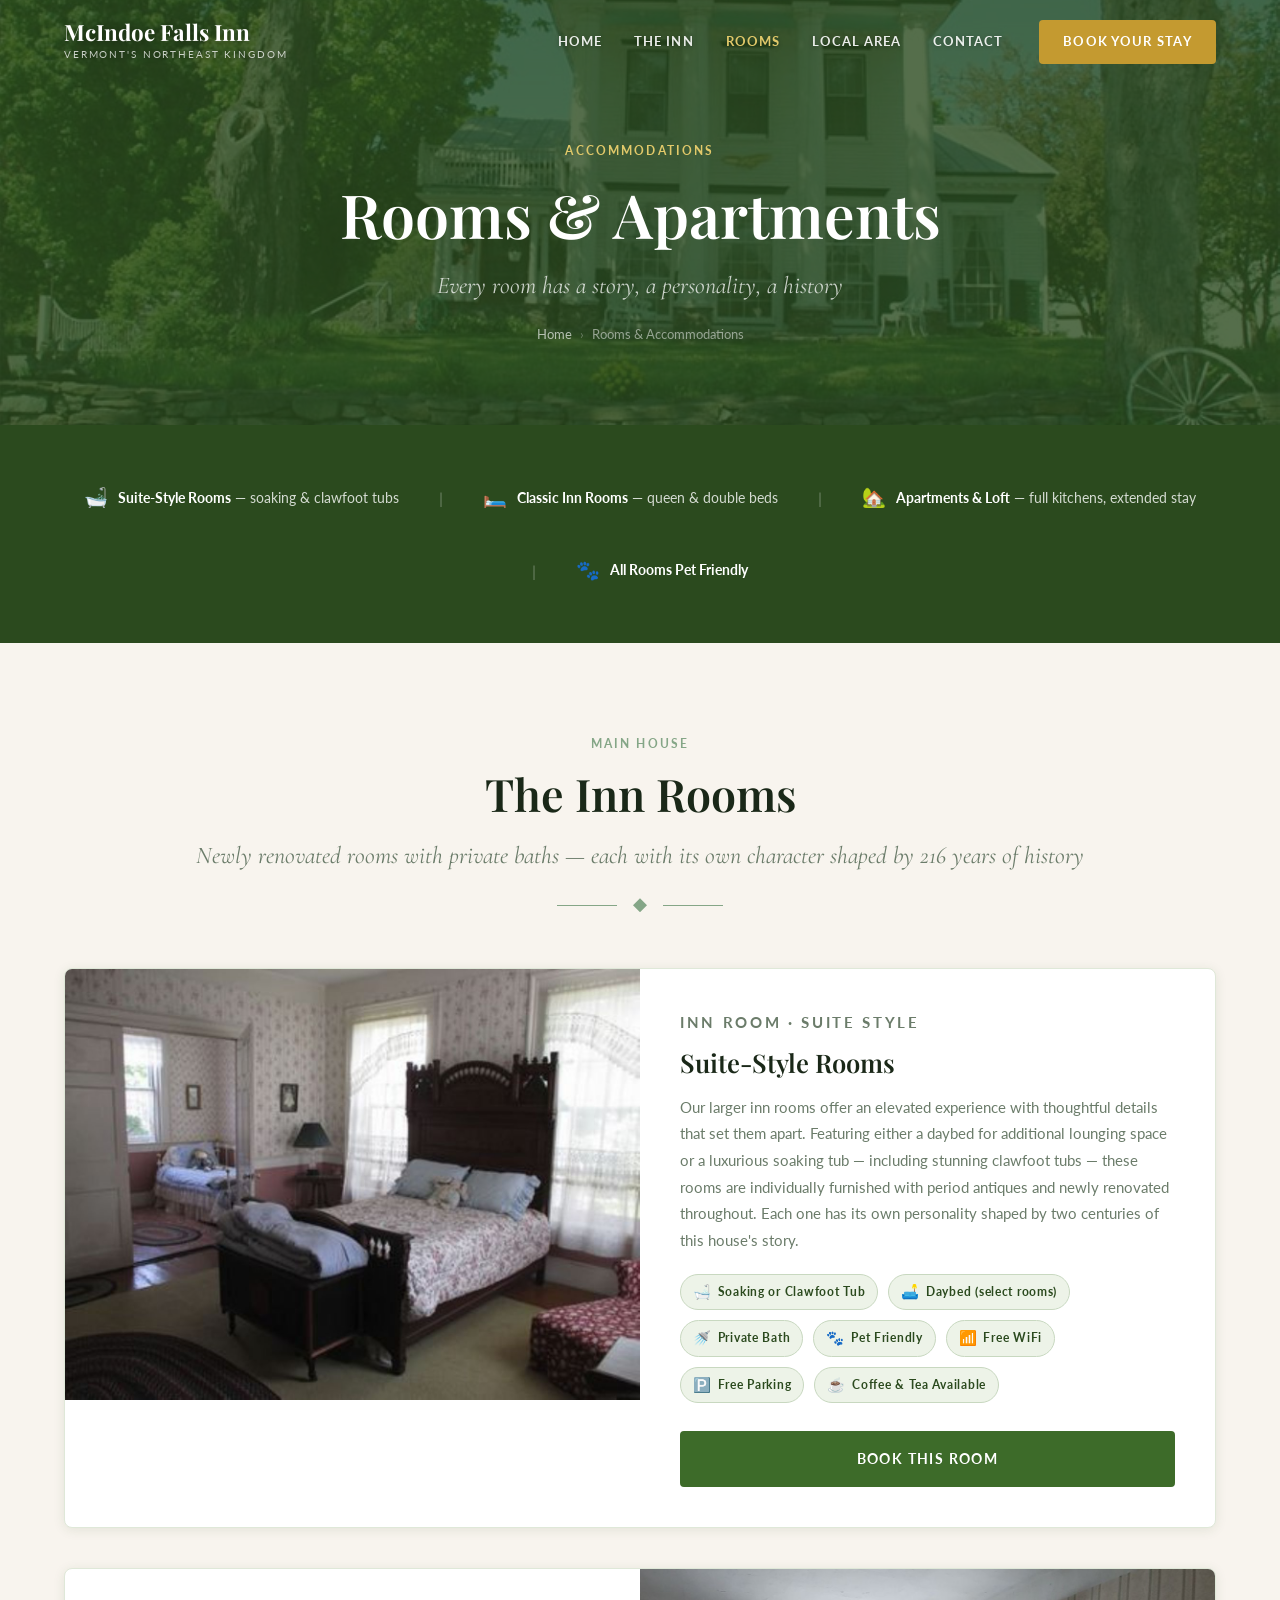
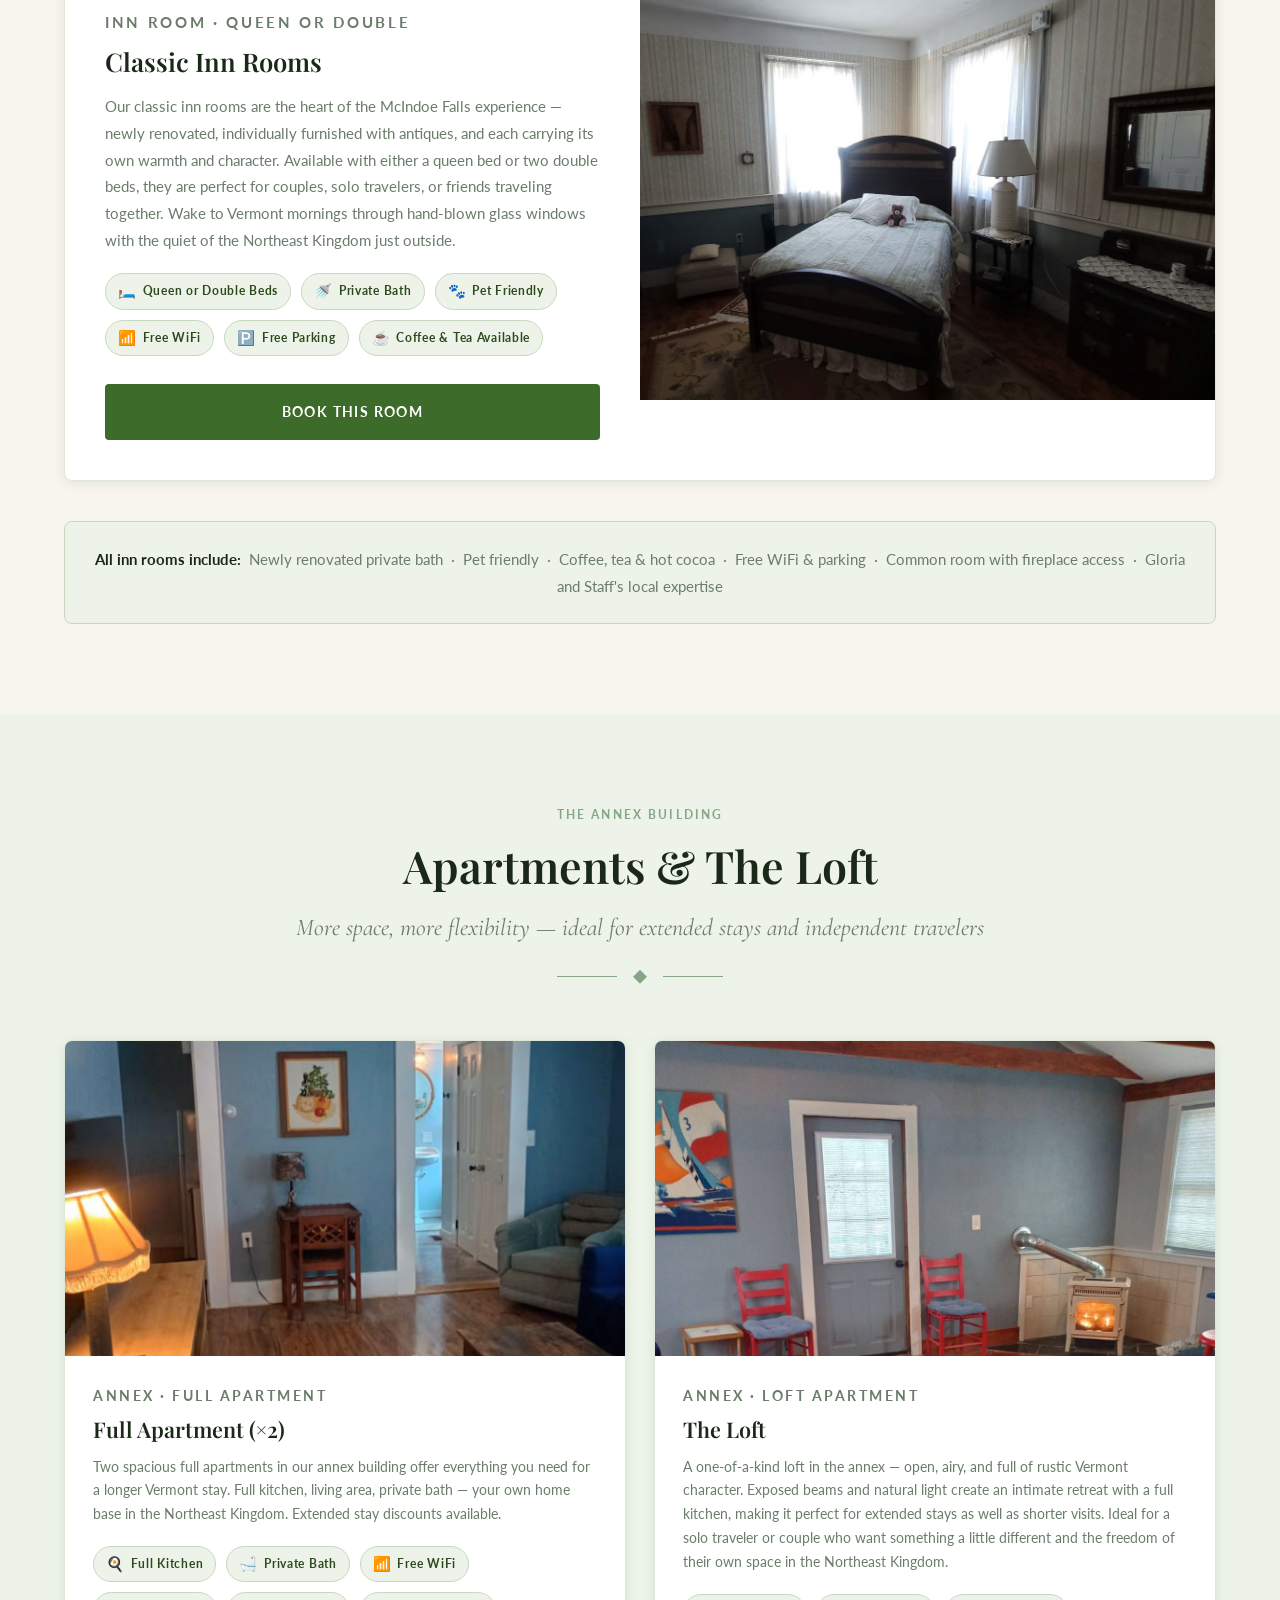
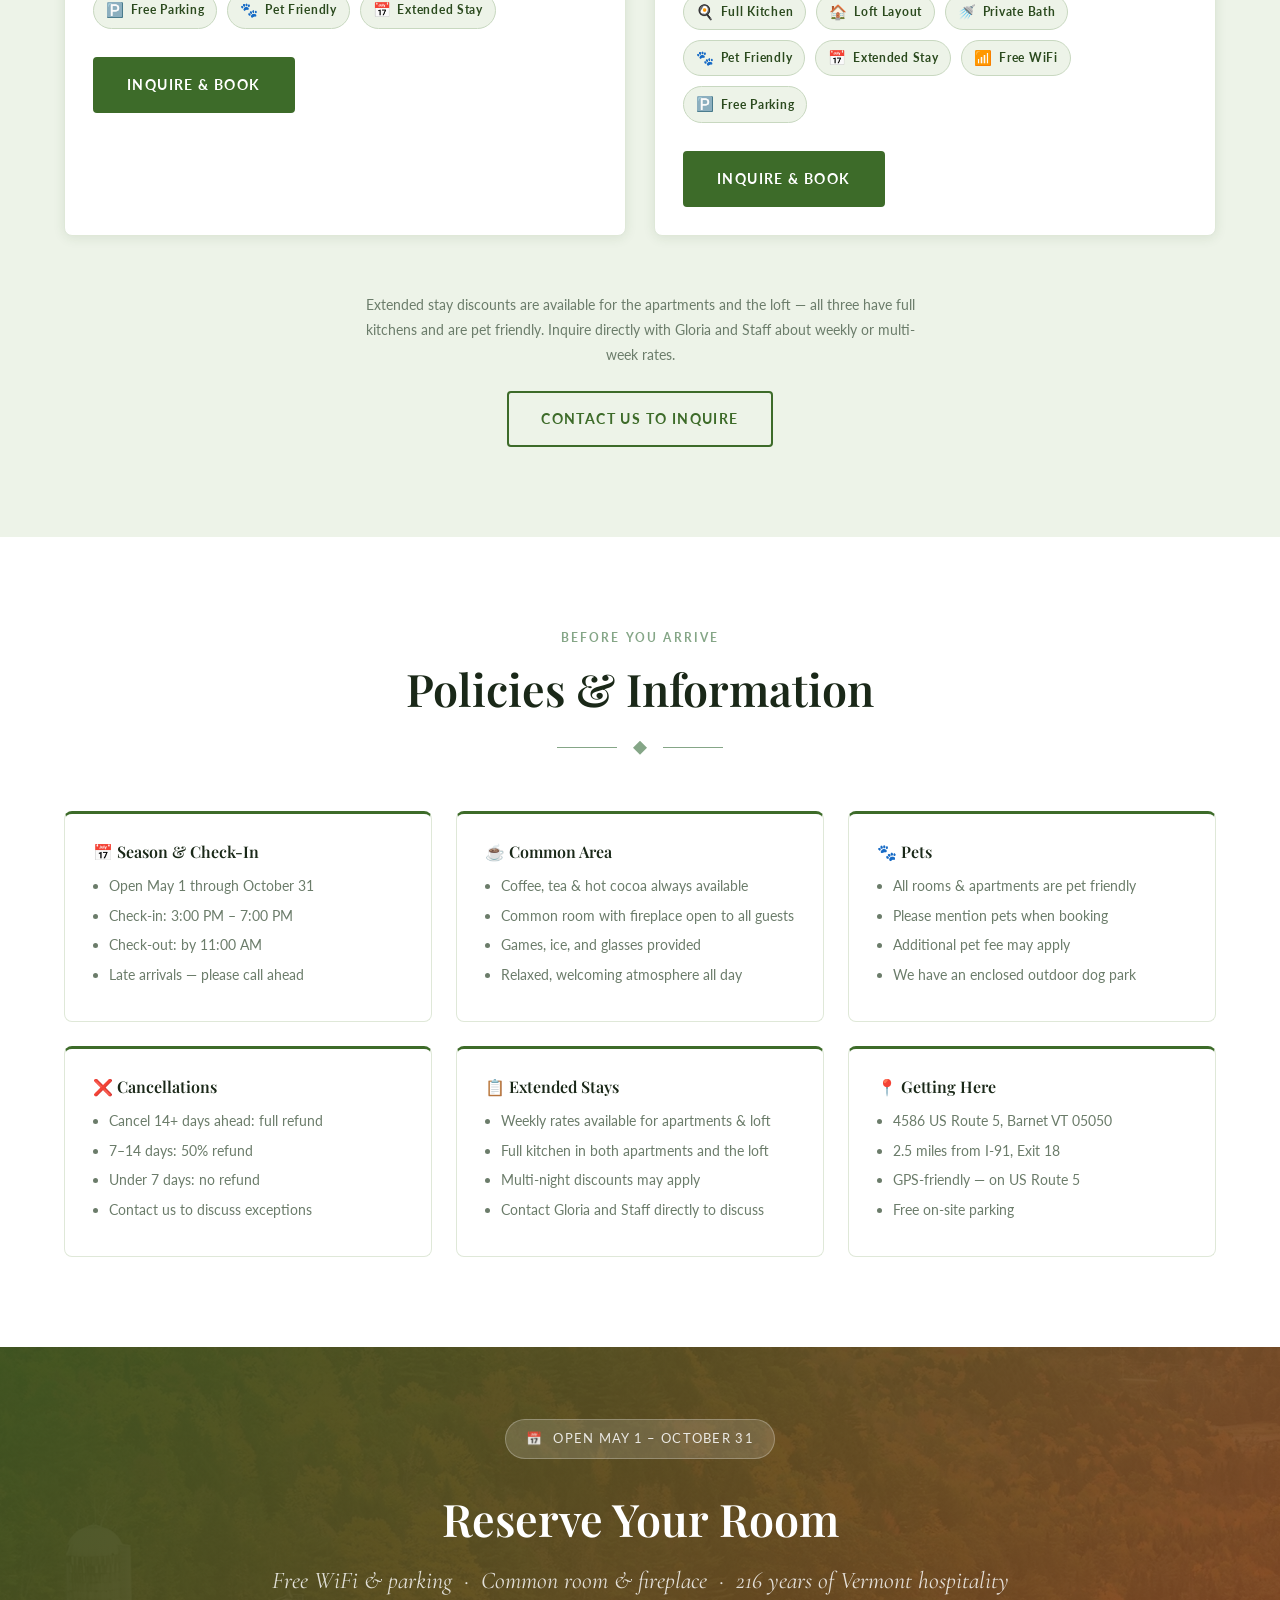
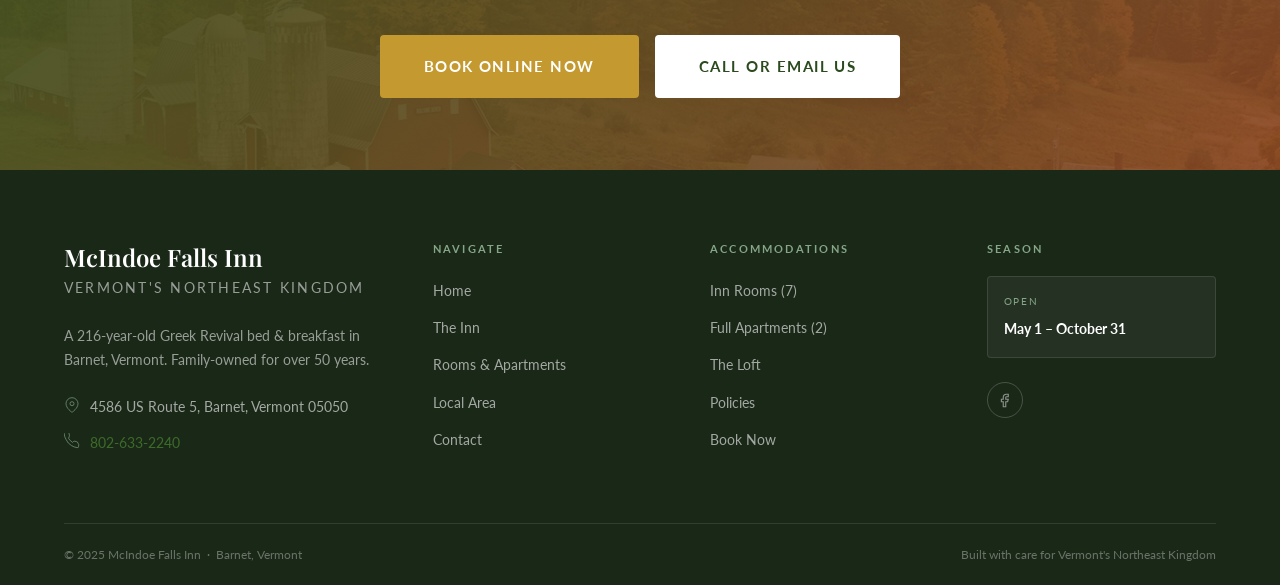
==== accommodations.html @ a5d1d04e "Add files via upload" ====
<!DOCTYPE html>
<html lang="en">
<head>
  <meta charset="UTF-8">
  <meta name="viewport" content="width=device-width, initial-scale=1.0">
  <title>Rooms &amp; Accommodations | McIndoe Falls Inn — Vermont B&amp;B</title>
  <meta name="description" content="Seven uniquely styled rooms with private baths, two full apartments, and a loft — each with its own personality and history at McIndoe Falls Inn in Vermont's Northeast Kingdom.">
  <link rel="preconnect" href="https://fonts.googleapis.com">
  <link rel="preconnect" href="https://fonts.gstatic.com" crossorigin>
  <link href="https://fonts.googleapis.com/css2?family=Playfair+Display:ital,wght@0,400;0,600;0,700;1,400;1,600&family=Lato:wght@300;400;700&family=Cormorant+Garamond:ital,wght@0,400;1,400;1,500&display=swap" rel="stylesheet">
  <link rel="stylesheet" href="css/styles.css">
  <style>
    /* ── Accommodations-specific styles ── */
    .room-full-card {
      background: var(--white);
      border-radius: var(--radius-lg);
      overflow: hidden;
      box-shadow: var(--shadow-sm);
      border: 1px solid var(--border-light);
      display: grid;
      grid-template-columns: 1fr 1fr;
      margin-bottom: 40px;
      transition: var(--transition);
    }
    .room-full-card:hover { box-shadow: var(--shadow-md); }
    .room-full-card.reverse { direction: rtl; }
    .room-full-card.reverse > * { direction: ltr; }
    .room-full-card-img {
      aspect-ratio: 4/3;
      display: flex;
      align-items: center;
      justify-content: center;
      overflow: hidden;
    }
    .room-full-card-img img { width: 100%; height: 100%; object-fit: cover; }
    .room-full-card-body {
      padding: 40px;
      display: flex;
      flex-direction: column;
      justify-content: center;
    }
    .room-full-card-body .eyebrow { margin-bottom: 10px; }
    .room-full-card-body h3 { font-size: 1.6rem; margin-bottom: 16px; }
    .room-full-card-body p  { font-size: .925rem; line-height: 1.8; color: var(--text-muted); margin-bottom: 20px; }
    .room-amenities-list {
      display: flex;
      flex-wrap: wrap;
      gap: 10px;
      margin-bottom: 28px;
    }
    .room-amenity-tag {
      display: flex;
      align-items: center;
      gap: 6px;
      background: var(--green-pale);
      border: 1px solid var(--border);
      color: var(--green-deep);
      font-size: .75rem;
      font-weight: 700;
      letter-spacing: .06em;
      padding: 5px 12px;
      border-radius: 20px;
    }
    .room-amenity-tag span { font-size: .9rem; }

    .apartments-grid {
      display: grid;
      grid-template-columns: 1fr 1fr;
      gap: 28px;
      margin-bottom: 56px;
    }
    .apartment-card {
      background: var(--white);
      border-radius: var(--radius-lg);
      overflow: hidden;
      border: 1px solid var(--border-light);
      box-shadow: var(--shadow-sm);
      transition: var(--transition);
    }
    .apartment-card:hover { box-shadow: var(--shadow-md); transform: translateY(-4px); }
    .apartment-card-img {
      aspect-ratio: 16/9;
      display: flex;
      align-items: center;
      justify-content: center;
      overflow: hidden;
    }
    .apartment-card-body { padding: 28px; }
    .apartment-card-body .eyebrow { margin-bottom: 8px; }
    .apartment-card-body h3 { font-size: 1.35rem; margin-bottom: 12px; }
    .apartment-card-body p  { font-size: .875rem; color: var(--text-muted); line-height: 1.7; margin-bottom: 20px; }

    .policies-grid {
      display: grid;
      grid-template-columns: repeat(3, 1fr);
      gap: 24px;
    }
    .policy-card {
      background: var(--white);
      border-radius: var(--radius-lg);
      padding: 28px;
      border: 1px solid var(--border-light);
      border-top: 3px solid var(--green-mid);
    }
    .policy-card h4 { margin-bottom: 12px; font-size: 1rem; color: var(--text-dark); }
    .policy-card p, .policy-card li {
      font-size: .875rem;
      color: var(--text-muted);
      line-height: 1.7;
    }
    .policy-card ul { padding-left: 16px; }
    .policy-card li { list-style: disc; margin-bottom: 6px; }

    @media (max-width: 1024px) {
      .room-full-card { grid-template-columns: 1fr; }
      .room-full-card.reverse { direction: ltr; }
      .apartments-grid { grid-template-columns: 1fr 1fr; }
      .policies-grid { grid-template-columns: 1fr 1fr; }
    }
    @media (max-width: 768px) {
      .apartments-grid { grid-template-columns: 1fr; }
      /* Hide pipe separators in the intro strip — they orphan when items wrap */
      .intro-sep { display: none; }
    }
    @media (max-width: 640px) {
      .policies-grid { grid-template-columns: 1fr; }
      .room-full-card-body { padding: 22px 20px; }
      .room-amenities-list { gap: 8px; }
    }
    @media (max-width: 480px) {
      .room-full-card-body { padding: 18px 16px; }
      .room-full-card-body h3 { font-size: 1.3rem; }
      .apartment-card-body { padding: 20px 16px; }
    }
  </style>
</head>
<body>

  <header class="site-header scrolled" role="banner">
    <div class="header-inner">
      <a href="index.html" class="nav-logo">
        <span class="nav-logo-text">McIndoe Falls Inn</span>
        <span class="nav-logo-sub">Vermont's Northeast Kingdom</span>
      </a>
      <button class="nav-toggle" aria-label="Open navigation" aria-expanded="false"><span></span><span></span><span></span></button>
      <nav class="nav-menu" aria-label="Primary navigation">
        <a href="index.html"           class="nav-link">Home</a>
        <a href="our-inn.html"         class="nav-link">The Inn</a>
        <a href="accommodations.html"  class="nav-link">Rooms</a>
        <a href="local-area.html"      class="nav-link">Local Area</a>
        <a href="contact.html"         class="nav-link">Contact</a>
        <a href="https://v2.reservationkey.com/87810/reserve/" target="_blank" rel="noopener"                class="nav-link nav-book">Book Your Stay</a>
      </nav>
    </div>
  </header>

  <main>

    <!-- PAGE HERO -->
    <section class="page-hero">
      <div class="page-hero-content">
        <p class="eyebrow">Accommodations</p>
        <h1>Rooms &amp; Apartments</h1>
        <p class="tagline">Every room has a story, a personality, a history</p>
        <nav class="breadcrumb" aria-label="Breadcrumb">
          <a href="index.html">Home</a>
          <span class="breadcrumb-sep">›</span>
          <span>Rooms &amp; Accommodations</span>
        </nav>
      </div>
    </section>

    <!-- INTRO STRIP -->
    <section class="section--sm" style="background:var(--green-deep);">
      <div class="container text-center">
        <div style="display:flex;align-items:center;justify-content:center;gap:40px;flex-wrap:wrap;">
          <div style="color:rgba(255,255,255,.8);font-size:.875rem;display:flex;align-items:center;gap:10px;">
            <span style="color:var(--gold-light);font-size:1.2rem;">🛁</span>
            <span><strong style="color:var(--white);">Suite-Style Rooms</strong> — soaking &amp; clawfoot tubs</span>
          </div>
          <div class="intro-sep" style="color:rgba(255,255,255,.3);">|</div>
          <div style="color:rgba(255,255,255,.8);font-size:.875rem;display:flex;align-items:center;gap:10px;">
            <span style="color:var(--gold-light);font-size:1.2rem;">🛏️</span>
            <span><strong style="color:var(--white);">Classic Inn Rooms</strong> — queen &amp; double beds</span>
          </div>
          <div class="intro-sep" style="color:rgba(255,255,255,.3);">|</div>
          <div style="color:rgba(255,255,255,.8);font-size:.875rem;display:flex;align-items:center;gap:10px;">
            <span style="color:var(--gold-light);font-size:1.2rem;">🏡</span>
            <span><strong style="color:var(--white);">Apartments &amp; Loft</strong> — full kitchens, extended stay</span>
          </div>
          <div class="intro-sep" style="color:rgba(255,255,255,.3);">|</div>
          <div style="color:rgba(255,255,255,.8);font-size:.875rem;display:flex;align-items:center;gap:10px;">
            <span style="color:var(--gold-light);font-size:1.2rem;">🐾</span>
            <span><strong style="color:var(--white);">All Rooms Pet Friendly</strong></span>
          </div>
        </div>
      </div>
    </section>

    <!-- INN ROOMS -->
    <section class="section" style="background:var(--cream);">
      <div class="container">
        <div class="section-header">
          <p class="eyebrow fade-up">Main House</p>
          <h2 class="fade-up fade-up-delay-1">The Inn Rooms</h2>
          <p class="tagline fade-up fade-up-delay-2">
            Newly renovated rooms with private baths — each with its own character shaped by 216 years of history
          </p>
          <div class="divider fade-up"><div class="divider-leaf"></div></div>
        </div>

        <!-- Suite-Style Rooms -->
        <article class="room-full-card fade-up" aria-label="Suite-Style Rooms">
          <div class="room-full-card-img">
            <img src="images/room-suite.jpg" alt="Suite-style room with soaking tub">
          </div>
          <div class="room-full-card-body">
            <p class="eyebrow">Inn Room · Suite Style</p>
            <h3>Suite-Style Rooms</h3>
            <p>Our larger inn rooms offer an elevated experience with thoughtful details that
            set them apart. Featuring either a daybed for additional lounging space or a
            luxurious soaking tub — including stunning clawfoot tubs — these rooms are
            individually furnished with period antiques and newly renovated throughout.
            Each one has its own personality shaped by two centuries of this house's story.</p>
            <ul class="room-amenities-list">
              <li class="room-amenity-tag"><span>🛁</span> Soaking or Clawfoot Tub</li>
              <li class="room-amenity-tag"><span>🛋️</span> Daybed (select rooms)</li>
              <li class="room-amenity-tag"><span>🚿</span> Private Bath</li>
              <li class="room-amenity-tag"><span>🐾</span> Pet Friendly</li>
              <li class="room-amenity-tag"><span>📶</span> Free WiFi</li>
              <li class="room-amenity-tag"><span>🅿️</span> Free Parking</li>
              <li class="room-amenity-tag"><span>☕</span> Coffee &amp; Tea Available</li>
            </ul>
            <a href="https://v2.reservationkey.com/87810/reserve/" target="_blank" rel="noopener" class="btn btn-primary">Book This Room</a>
          </div>
        </article>

        <!-- Classic Inn Rooms -->
        <article class="room-full-card reverse fade-up" aria-label="Classic Inn Rooms">
          <div class="room-full-card-img">
            <img src="images/room-classic.jpg" alt="Classic inn room with queen bed">
          </div>
          <div class="room-full-card-body">
            <p class="eyebrow">Inn Room · Queen or Double</p>
            <h3>Classic Inn Rooms</h3>
            <p>Our classic inn rooms are the heart of the McIndoe Falls experience — newly
            renovated, individually furnished with antiques, and each carrying its own warmth
            and character. Available with either a queen bed or two double beds, they are
            perfect for couples, solo travelers, or friends traveling together. Wake to Vermont
            mornings through hand-blown glass windows with the quiet of the Northeast Kingdom
            just outside.</p>
            <ul class="room-amenities-list">
              <li class="room-amenity-tag"><span>🛏️</span> Queen or Double Beds</li>
              <li class="room-amenity-tag"><span>🚿</span> Private Bath</li>
              <li class="room-amenity-tag"><span>🐾</span> Pet Friendly</li>
              <li class="room-amenity-tag"><span>📶</span> Free WiFi</li>
              <li class="room-amenity-tag"><span>🅿️</span> Free Parking</li>
              <li class="room-amenity-tag"><span>☕</span> Coffee &amp; Tea Available</li>
            </ul>
            <a href="https://v2.reservationkey.com/87810/reserve/" target="_blank" rel="noopener" class="btn btn-primary">Book This Room</a>
          </div>
        </article>

        <div class="text-center fade-up" style="margin-top:16px;padding:24px;background:var(--green-pale);border-radius:var(--radius-lg);border:1px solid var(--border);">
          <p style="font-size:.925rem;color:var(--text-muted);margin:0;">
            <strong style="color:var(--text-dark);">All inn rooms include:</strong>
            &nbsp;Newly renovated private bath &nbsp;·&nbsp; Pet friendly &nbsp;·&nbsp;
            Coffee, tea &amp; hot cocoa &nbsp;·&nbsp; Free WiFi &amp; parking &nbsp;·&nbsp;
            Common room with fireplace access &nbsp;·&nbsp; Gloria and Staff's local expertise
          </p>
        </div>
      </div>
    </section>

    <!-- ANNEX APARTMENTS -->
    <section class="section" style="background:var(--green-pale);">
      <div class="container">
        <div class="section-header">
          <p class="eyebrow fade-up">The Annex Building</p>
          <h2 class="fade-up fade-up-delay-1">Apartments &amp; The Loft</h2>
          <p class="tagline fade-up fade-up-delay-2">
            More space, more flexibility — ideal for extended stays and independent travelers
          </p>
          <div class="divider fade-up"><div class="divider-leaf"></div></div>
        </div>

        <div class="apartments-grid">
          <!-- Apartment 1 -->
          <article class="apartment-card fade-up" aria-label="Full Apartment">
            <div class="apartment-card-img">
              <img src="images/apartment-1.jpg" alt="Full apartment in the annex" style="width:100%;height:100%;object-fit:cover;">
            </div>
            <div class="apartment-card-body">
              <p class="eyebrow">Annex · Full Apartment</p>
              <h3>Full Apartment (×2)</h3>
              <p>Two spacious full apartments in our annex building offer everything you need
              for a longer Vermont stay. Full kitchen, living area, private bath — your own
              home base in the Northeast Kingdom. Extended stay discounts available.</p>
              <ul class="room-amenities-list">
                <li class="room-amenity-tag"><span>🍳</span> Full Kitchen</li>
                <li class="room-amenity-tag"><span>🛁</span> Private Bath</li>
                <li class="room-amenity-tag"><span>📶</span> Free WiFi</li>
                <li class="room-amenity-tag"><span>🅿️</span> Free Parking</li>
                <li class="room-amenity-tag"><span>🐾</span> Pet Friendly</li>
                <li class="room-amenity-tag"><span>📅</span> Extended Stay</li>
              </ul>
              <a href="https://v2.reservationkey.com/87810/reserve/" target="_blank" rel="noopener" class="btn btn-primary">Inquire &amp; Book</a>
            </div>
          </article>

          <!-- Loft -->
          <article class="apartment-card fade-up fade-up-delay-1" aria-label="Loft Apartment">
            <div class="apartment-card-img">
              <img src="images/loft.jpg" alt="The loft apartment in the annex" style="width:100%;height:100%;object-fit:cover;">
            </div>
            <div class="apartment-card-body">
              <p class="eyebrow">Annex · Loft Apartment</p>
              <h3>The Loft</h3>
              <p>A one-of-a-kind loft in the annex — open, airy, and full of rustic Vermont
              character. Exposed beams and natural light create an intimate retreat with a
              full kitchen, making it perfect for extended stays as well as shorter visits.
              Ideal for a solo traveler or couple who want something a little different and
              the freedom of their own space in the Northeast Kingdom.</p>
              <ul class="room-amenities-list">
                <li class="room-amenity-tag"><span>🍳</span> Full Kitchen</li>
                <li class="room-amenity-tag"><span>🏠</span> Loft Layout</li>
                <li class="room-amenity-tag"><span>🚿</span> Private Bath</li>
                <li class="room-amenity-tag"><span>🐾</span> Pet Friendly</li>
                <li class="room-amenity-tag"><span>📅</span> Extended Stay</li>
                <li class="room-amenity-tag"><span>📶</span> Free WiFi</li>
                <li class="room-amenity-tag"><span>🅿️</span> Free Parking</li>
              </ul>
              <a href="https://v2.reservationkey.com/87810/reserve/" target="_blank" rel="noopener" class="btn btn-primary">Inquire &amp; Book</a>
            </div>
          </article>
        </div>

        <div class="text-center fade-up">
          <p style="font-size:.875rem;color:var(--text-muted);max-width:560px;margin:0 auto 24px;">
            Extended stay discounts are available for the apartments and the loft — all three
            have full kitchens and are pet friendly. Inquire directly with Gloria and Staff
            about weekly or multi-week rates.
          </p>
          <a href="contact.html" class="btn btn-outline">Contact Us to Inquire</a>
        </div>
      </div>
    </section>

    <!-- POLICIES -->
    <section class="section" style="background:var(--white);">
      <div class="container">
        <div class="section-header">
          <p class="eyebrow fade-up">Before You Arrive</p>
          <h2 class="fade-up fade-up-delay-1">Policies &amp; Information</h2>
          <div class="divider fade-up"><div class="divider-leaf"></div></div>
        </div>
        <div class="policies-grid">
          <div class="policy-card fade-up">
            <h4>📅 Season &amp; Check-In</h4>
            <ul>
              <li>Open May 1 through October 31</li>
              <li>Check-in: 3:00 PM – 7:00 PM</li>
              <li>Check-out: by 11:00 AM</li>
              <li>Late arrivals — please call ahead</li>
            </ul>
          </div>
          <div class="policy-card fade-up fade-up-delay-1">
            <h4>☕ Common Area</h4>
            <ul>
              <li>Coffee, tea &amp; hot cocoa always available</li>
              <li>Common room with fireplace open to all guests</li>
              <li>Games, ice, and glasses provided</li>
              <li>Relaxed, welcoming atmosphere all day</li>
            </ul>
          </div>
          <div class="policy-card fade-up fade-up-delay-2">
            <h4>🐾 Pets</h4>
            <ul>
              <li>All rooms &amp; apartments are pet friendly</li>
              <li>Please mention pets when booking</li>
              <li>Additional pet fee may apply</li>
              <li>We have an enclosed outdoor dog park</li>
            </ul>
          </div>
          <div class="policy-card fade-up">
            <h4>❌ Cancellations</h4>
            <ul>
              <li>Cancel 14+ days ahead: full refund</li>
              <li>7–14 days: 50% refund</li>
              <li>Under 7 days: no refund</li>
              <li>Contact us to discuss exceptions</li>
            </ul>
          </div>
          <div class="policy-card fade-up fade-up-delay-1">
            <h4>📋 Extended Stays</h4>
            <ul>
              <li>Weekly rates available for apartments &amp; loft</li>
              <li>Full kitchen in both apartments and the loft</li>
              <li>Multi-night discounts may apply</li>
              <li>Contact Gloria and Staff directly to discuss</li>
            </ul>
          </div>
          <div class="policy-card fade-up fade-up-delay-2">
            <h4>📍 Getting Here</h4>
            <ul>
              <li>4586 US Route 5, Barnet VT 05050</li>
              <li>2.5 miles from I-91, Exit 18</li>
              <li>GPS-friendly — on US Route 5</li>
              <li>Free on-site parking</li>
            </ul>
          </div>
        </div>
      </div>
    </section>

    <!-- BOOKING CTA -->
    <section id="book" class="cta-banner">
      <div class="cta-banner-overlay"></div>
      <div class="container">
        <div class="cta-banner-content">
          <div class="cta-season fade-up">
            <span>📅</span> Open May 1 – October 31
          </div>
          <h2 class="fade-up fade-up-delay-1">Reserve Your Room</h2>
          <p class="tagline fade-up fade-up-delay-2">
            Free WiFi &amp; parking &nbsp;·&nbsp; Common room &amp; fireplace &nbsp;·&nbsp; 216 years of Vermont hospitality
          </p>
          <div class="cta-buttons fade-up fade-up-delay-2">
            <!-- Replace href with your actual booking platform URL -->
            <a href="https://v2.reservationkey.com/87810/reserve/" target="_blank" rel="noopener" class="btn btn-gold btn-lg">Book Online Now</a>
            <a href="contact.html" class="btn btn-white btn-lg">Call or Email Us</a>
          </div>
        </div>
      </div>
    </section>

  </main>

  <footer class="site-footer" role="contentinfo">
    <div class="container">
      <div class="footer-grid">
        <div class="footer-brand">
          <h3>McIndoe Falls Inn</h3>
          <p class="footer-brand-sub">Vermont's Northeast Kingdom</p>
          <p>A 216-year-old Greek Revival bed &amp; breakfast in Barnet, Vermont. Family-owned for over 50 years.</p>
          <div class="footer-contact-item">
            <svg viewBox="0 0 24 24" aria-hidden="true"><path d="M21 10c0 7-9 13-9 13s-9-6-9-13a9 9 0 0118 0z"/><circle cx="12" cy="10" r="3"/></svg>
            <span>4586 US Route 5, Barnet, Vermont 05050</span>
          </div>
          <div class="footer-contact-item">
            <svg viewBox="0 0 24 24" aria-hidden="true"><path d="M22 16.92v3a2 2 0 01-2.18 2 19.79 19.79 0 01-8.63-3.07A19.5 19.5 0 013.07 9.67 19.79 19.79 0 01.22 1.07a2 2 0 012-2.17H5.5a2 2 0 012 1.72c.127.96.361 1.903.7 2.81a2 2 0 01-.45 2.11L6.91 8.09a16 16 0 006 6l1.27-1.27a2 2 0 012.11-.45c.907.339 1.85.573 2.81.7a2 2 0 011.72 2.03z"/></svg>
            <a href="tel:+18026332240">802-633-2240</a>
          </div>
        </div>
        <div class="footer-col">
          <h4>Navigate</h4>
          <ul class="footer-links">
            <li><a href="index.html">Home</a></li>
            <li><a href="our-inn.html">The Inn</a></li>
            <li><a href="accommodations.html">Rooms &amp; Apartments</a></li>
            <li><a href="local-area.html">Local Area</a></li>
            <li><a href="contact.html">Contact</a></li>
          </ul>
        </div>
        <div class="footer-col">
          <h4>Accommodations</h4>
          <ul class="footer-links">
            <li><a href="accommodations.html#rooms">Inn Rooms (7)</a></li>
            <li><a href="accommodations.html#apartments">Full Apartments (2)</a></li>
            <li><a href="accommodations.html#apartments">The Loft</a></li>
            <li><a href="accommodations.html#policies">Policies</a></li>
            <li><a href="https://v2.reservationkey.com/87810/reserve/" target="_blank" rel="noopener">Book Now</a></li>
          </ul>
        </div>
        <div class="footer-col">
          <h4>Season</h4>
          <div class="footer-season-block">
            <div class="season-label">Open</div>
            <strong>May 1 – October 31</strong>
          </div>
          <div class="social-links" style="margin-top:24px;">
            <a href="https://www.facebook.com/McIndoeFallsInn/" class="social-link" target="_blank" rel="noopener" aria-label="Facebook">
              <svg viewBox="0 0 24 24"><path d="M18 2h-3a5 5 0 00-5 5v3H7v4h3v8h4v-8h3l1-4h-4V7a1 1 0 011-1h3z"/></svg>
            </a>
          </div>
        </div>
      </div>
      <div class="footer-bottom">
        <span>&copy; 2025 McIndoe Falls Inn &nbsp;·&nbsp; Barnet, Vermont</span>
        <span>Built with care for Vermont's Northeast Kingdom</span>
      </div>
    </div>
  </footer>

  <script src="js/main.js"></script>
</body>
</html>
---- css/styles.css ----
/* =========================================================
   McIndoe Falls Inn — Redesigned Stylesheet
   Color palette derived from original site CSS:
     #78AD1F / #57830C / #459737 (greens)
     #4F0202 (burgundy)
     #85A687 / #97A694 (sage)
   Elevated for high-end B&B market
   ========================================================= */

/* ── Custom Properties ── */
:root {
  --green-deep:    #2B4A1E;
  --green-mid:     #3D6B29;
  --green-bright:  #4A7A32;
  --green-accent:  #78AD1F;
  --green-sage:    #85A687;
  --green-pale:    #EDF3E8;
  --green-wash:    #F3F7F0;
  --gold:          #C49A30;
  --gold-light:    #E2C96A;
  --gold-pale:     #F9F3E3;
  --burgundy:      #6B1A1A;
  --burgundy-light:#8B2020;
  --cream:         #F8F4EE;
  --cream-dark:    #EDE7DA;
  --white:         #FFFFFF;
  --text-dark:     #1A2818;
  --text-body:     #3A3A3A;
  --text-muted:    #6B7C6A;
  --border:        #C8D8C0;
  --border-light:  #DFE8D8;
  --shadow-sm:     0 2px 12px rgba(43,74,30,.10);
  --shadow-md:     0 6px 28px rgba(43,74,30,.14);
  --shadow-lg:     0 16px 56px rgba(43,74,30,.18);
  --radius:        4px;
  --radius-lg:     8px;
  --transition:    all .3s ease;
  --font-serif:    'Playfair Display', Georgia, serif;
  --font-sans:     'Lato', 'Helvetica Neue', Arial, sans-serif;
  --font-script:   'Cormorant Garamond', Georgia, serif;
}

/* ── Reset & Base ── */
*, *::before, *::after { box-sizing: border-box; margin: 0; padding: 0; }
html { scroll-behavior: smooth; font-size: 16px; }
body {
  font-family: var(--font-sans);
  color: var(--text-body);
  background: var(--cream);
  line-height: 1.7;
  -webkit-font-smoothing: antialiased;
  overflow-x: hidden;
}
img { display: block; max-width: 100%; height: auto; }
a { color: var(--green-mid); text-decoration: none; transition: var(--transition); }
a:hover { color: var(--green-bright); }
ul { list-style: none; }

/* ── Typography ── */
h1, h2, h3, h4 {
  font-family: var(--font-serif);
  color: var(--text-dark);
  line-height: 1.25;
  font-weight: 600;
}
h1 { font-size: clamp(2.2rem, 5vw, 3.8rem); }
h2 { font-size: clamp(1.8rem, 3.5vw, 2.8rem); }
h3 { font-size: clamp(1.25rem, 2.5vw, 1.75rem); }
h4 { font-size: 1.15rem; font-weight: 600; }
p  { font-size: 1.0rem; line-height: 1.8; color: var(--text-body); }

.eyebrow {
  font-family: var(--font-sans);
  font-size: .75rem;
  font-weight: 700;
  letter-spacing: .18em;
  text-transform: uppercase;
  color: var(--green-sage);
}
.tagline {
  font-family: var(--font-script);
  font-style: italic;
  font-size: clamp(1.1rem, 2vw, 1.5rem);
  color: var(--text-muted);
  line-height: 1.5;
}

/* ── Layout Utilities ── */
.container {
  width: 90%;
  max-width: 1160px;
  margin: 0 auto;
}
.container--narrow { max-width: 780px; }
.section { padding: 90px 0; }
.section--sm { padding: 56px 0; }
.section--lg { padding: 120px 0; }
.grid-2 { display: grid; grid-template-columns: 1fr 1fr; gap: 64px; align-items: center; }
.grid-3 { display: grid; grid-template-columns: repeat(3, 1fr); gap: 32px; }
.grid-4 { display: grid; grid-template-columns: repeat(4, 1fr); gap: 24px; }
.text-center { text-align: center; }
.text-left  { text-align: left; }
.flex-center { display: flex; align-items: center; justify-content: center; }
.gap-8  { gap: 8px; }
.gap-16 { gap: 16px; }

/* ── Buttons ── */
.btn {
  display: inline-block;
  padding: 14px 32px;
  font-family: var(--font-sans);
  font-size: .875rem;
  font-weight: 700;
  letter-spacing: .1em;
  text-transform: uppercase;
  border-radius: var(--radius);
  transition: var(--transition);
  cursor: pointer;
  border: 2px solid transparent;
  text-align: center;
  -webkit-tap-highlight-color: transparent;
  touch-action: manipulation;
}
.btn-primary {
  background: var(--green-mid);
  color: var(--white);
  border-color: var(--green-mid);
}
.btn-primary:hover {
  background: var(--green-deep);
  border-color: var(--green-deep);
  color: var(--white);
  transform: translateY(-2px);
  box-shadow: var(--shadow-md);
}
.btn-outline {
  background: transparent;
  color: var(--green-mid);
  border-color: var(--green-mid);
}
.btn-outline:hover {
  background: var(--green-mid);
  color: var(--white);
  transform: translateY(-2px);
}
.btn-gold {
  background: var(--gold);
  color: var(--white);
  border-color: var(--gold);
}
.btn-gold:hover {
  background: var(--green-deep);
  border-color: var(--green-deep);
  color: var(--white);
  transform: translateY(-2px);
  box-shadow: var(--shadow-md);
}
.btn-white {
  background: var(--white);
  color: var(--green-deep);
  border-color: var(--white);
}
.btn-white:hover {
  background: transparent;
  color: var(--white);
}
.btn-lg { padding: 17px 42px; font-size: .925rem; }

/* ── Decorative Divider ── */
.divider {
  display: flex;
  align-items: center;
  gap: 16px;
  margin: 24px auto;
  width: fit-content;
}
.divider::before,
.divider::after {
  content: '';
  display: block;
  width: 60px;
  height: 1px;
  background: var(--green-sage);
}
.divider-leaf {
  width: 14px;
  height: 14px;
  background: var(--green-sage);
  clip-path: polygon(50% 0%, 100% 50%, 50% 100%, 0% 50%);
}
.section-header {
  text-align: center;
  margin-bottom: 56px;
}
.section-header .eyebrow { margin-bottom: 12px; }
.section-header h2 { margin-bottom: 16px; }
.section-header .tagline { margin-bottom: 0; }

/* ============================================================
   HEADER & NAVIGATION
   ============================================================ */
.site-header {
  position: fixed;
  top: 0; left: 0; right: 0;
  z-index: 1000;
  transition: var(--transition);
}
.site-header.scrolled {
  background: var(--green-deep);
  box-shadow: var(--shadow-md);
}
.site-header.scrolled .nav-logo-text { color: var(--white); }
.site-header.scrolled .nav-link { color: rgba(255,255,255,.85); }
.site-header.scrolled .nav-link:hover { color: var(--gold-light); }

.header-inner {
  display: flex;
  align-items: center;
  justify-content: space-between;
  padding: 20px 0;
  width: 90%;
  max-width: 1160px;
  margin: 0 auto;
  transition: padding .3s ease;
}
.site-header.scrolled .header-inner { padding: 14px 0; }

.nav-logo {
  display: flex;
  flex-direction: column;
  align-items: flex-start;
  gap: 1px;
  text-decoration: none;
}
.nav-logo-text {
  font-family: var(--font-serif);
  font-size: 1.4rem;
  font-weight: 700;
  color: var(--white);
  line-height: 1.1;
  text-shadow: 0 2px 8px rgba(0,0,0,.4);
  transition: color .3s;
}
.nav-logo-sub {
  font-family: var(--font-sans);
  font-size: .65rem;
  letter-spacing: .18em;
  text-transform: uppercase;
  color: rgba(255,255,255,.75);
  text-shadow: 0 1px 4px rgba(0,0,0,.4);
}
.site-header.scrolled .nav-logo-sub { color: var(--green-sage); }

.nav-menu {
  display: flex;
  align-items: center;
  gap: 8px;
}
.nav-link {
  font-family: var(--font-sans);
  font-size: .8rem;
  font-weight: 700;
  letter-spacing: .08em;
  text-transform: uppercase;
  color: rgba(255,255,255,.9);
  padding: 6px 12px;
  border-radius: var(--radius);
  transition: var(--transition);
  text-shadow: 0 1px 4px rgba(0,0,0,.3);
  position: relative;
}
.nav-link::after {
  content: '';
  position: absolute;
  bottom: 2px; left: 12px; right: 12px;
  height: 1px;
  background: var(--gold-light);
  transform: scaleX(0);
  transition: transform .3s ease;
}
.nav-link:hover::after { transform: scaleX(1); }
.nav-link:hover { color: var(--gold-light); text-shadow: none; }

.nav-book {
  margin-left: 16px;
  background: var(--gold);
  color: var(--white) !important;
  border: 2px solid var(--gold);
  padding: 9px 22px !important;
  border-radius: var(--radius);
  font-family: var(--font-sans);
  font-size: .8rem;
  font-weight: 700;
  letter-spacing: .1em;
  text-transform: uppercase;
  text-shadow: none !important;
  transition: var(--transition);
}
.nav-book:hover {
  background: var(--green-deep) !important;
  border-color: var(--green-deep) !important;
  color: var(--white) !important;
  transform: translateY(-2px);
  box-shadow: var(--shadow-sm);
}
.nav-book::after { display: none !important; }

/* Mobile Nav Toggle */
.nav-toggle {
  display: none;
  flex-direction: column;
  gap: 5px;
  cursor: pointer;
  padding: 4px;
  background: none;
  border: none;
}
.nav-toggle span {
  display: block;
  width: 26px;
  height: 2px;
  background: var(--white);
  transition: var(--transition);
}
.nav-toggle.active span:nth-child(1) { transform: rotate(45deg) translate(5px, 5px); }
.nav-toggle.active span:nth-child(2) { opacity: 0; }
.nav-toggle.active span:nth-child(3) { transform: rotate(-45deg) translate(5px, -5px); }

/* ============================================================
   HERO
   ============================================================ */
.hero {
  position: relative;
  height: 100vh;
  min-height: 640px;
  display: flex;
  align-items: center;
  justify-content: center;
  overflow: hidden;
  background: var(--green-deep);
}
.hero-bg {
  position: absolute;
  inset: 0;
  background-image: url('../images/hero-inn.jpg');
  background-size: cover;
  background-position: center top;
  transform: scale(1.04);
  transition: transform 8s ease-out;
}
.hero-bg.loaded { transform: scale(1); }
.hero-overlay {
  position: absolute;
  inset: 0;
  background: linear-gradient(
    160deg,
    rgba(26,40,24,.72) 0%,
    rgba(43,74,30,.55) 50%,
    rgba(20,30,18,.75) 100%
  );
}
.hero-content {
  position: relative;
  z-index: 2;
  text-align: center;
  padding: 0 20px;
  max-width: 860px;
}
.hero-eyebrow {
  font-family: var(--font-sans);
  font-size: .75rem;
  letter-spacing: .25em;
  text-transform: uppercase;
  color: var(--gold-light);
  margin-bottom: 20px;
  display: flex;
  align-items: center;
  justify-content: center;
  gap: 14px;
}
.hero-eyebrow::before,
.hero-eyebrow::after {
  content: '';
  display: block;
  width: 40px;
  height: 1px;
  background: var(--gold-light);
}
.hero h1 {
  color: var(--white);
  text-shadow: 0 3px 20px rgba(0,0,0,.5);
  margin-bottom: 24px;
  font-weight: 700;
}
.hero-tagline {
  font-family: var(--font-script);
  font-style: italic;
  font-size: clamp(1.1rem, 2.5vw, 1.5rem);
  color: rgba(255,255,255,.88);
  margin-bottom: 40px;
  text-shadow: 0 1px 8px rgba(0,0,0,.35);
}
.hero-actions {
  display: flex;
  gap: 16px;
  justify-content: center;
  flex-wrap: wrap;
}
.hero-scroll {
  position: absolute;
  bottom: 36px;
  left: 50%;
  transform: translateX(-50%);
  z-index: 2;
  display: flex;
  flex-direction: column;
  align-items: center;
  gap: 8px;
  color: rgba(255,255,255,.6);
  font-size: .7rem;
  letter-spacing: .15em;
  text-transform: uppercase;
  animation: bounce 2s infinite;
}
.hero-scroll-arrow {
  width: 20px;
  height: 20px;
  border-right: 1px solid rgba(255,255,255,.5);
  border-bottom: 1px solid rgba(255,255,255,.5);
  transform: rotate(45deg);
}
@keyframes bounce {
  0%, 100% { transform: translateX(-50%) translateY(0); }
  50%       { transform: translateX(-50%) translateY(6px); }
}

/* ============================================================
   FEATURE BADGES STRIP
   ============================================================ */
.features-strip {
  background: var(--green-deep);
  padding: 32px 0;
}
.features-strip-inner {
  display: flex;
  align-items: center;
  justify-content: center;
  gap: 0;
  flex-wrap: wrap;
}
.feature-badge {
  display: flex;
  align-items: center;
  gap: 14px;
  padding: 12px 36px;
  border-right: 1px solid rgba(255,255,255,.15);
  flex: 1;
  min-width: 180px;
  justify-content: center;
}
.feature-badge:last-child { border-right: none; }
.feature-badge-icon {
  width: 36px;
  height: 36px;
  flex-shrink: 0;
  color: var(--gold-light);
}
.feature-badge-icon svg { width: 100%; height: 100%; fill: none; stroke: currentColor; stroke-width: 1.5; }
.feature-badge-text strong {
  display: block;
  font-family: var(--font-sans);
  font-size: .8rem;
  font-weight: 700;
  letter-spacing: .05em;
  text-transform: uppercase;
  color: var(--white);
}
.feature-badge-text span {
  font-size: .75rem;
  color: rgba(255,255,255,.6);
}

/* ============================================================
   WELCOME / INTRO
   ============================================================ */
.welcome {
  background: var(--cream);
  padding: 100px 0;
}
.welcome-grid {
  display: grid;
  grid-template-columns: 1fr 1fr;
  gap: 72px;
  align-items: center;
}
.welcome-text .eyebrow { margin-bottom: 16px; }
.welcome-text h2 { margin-bottom: 24px; }
.welcome-text p { margin-bottom: 20px; color: var(--text-body); }
.welcome-text p:last-of-type { margin-bottom: 32px; }
.welcome-image-wrap {
  position: relative;
}
.welcome-image-main {
  width: 100%;
  aspect-ratio: 4/5;
  object-fit: cover;
  border-radius: var(--radius-lg);
  box-shadow: var(--shadow-lg);
}
.welcome-image-accent {
  position: absolute;
  bottom: -28px;
  left: -28px;
  width: 48%;
  aspect-ratio: 1;
  object-fit: cover;
  border-radius: var(--radius-lg);
  border: 6px solid var(--cream);
  box-shadow: var(--shadow-md);
}
.welcome-badge {
  position: absolute;
  top: -20px;
  right: -20px;
  width: 110px;
  height: 110px;
  background: var(--green-mid);
  border-radius: 50%;
  display: flex;
  flex-direction: column;
  align-items: center;
  justify-content: center;
  text-align: center;
  color: var(--white);
  box-shadow: var(--shadow-md);
  padding: 12px;
}
.welcome-badge strong {
  font-family: var(--font-serif);
  font-size: 1.8rem;
  line-height: 1;
  color: var(--gold-light);
}
.welcome-badge span {
  font-size: .6rem;
  letter-spacing: .1em;
  text-transform: uppercase;
  line-height: 1.3;
}

/* ============================================================
   EXPERIENCE HIGHLIGHTS (3-COLUMN CARDS)
   ============================================================ */
.highlights {
  background: var(--green-pale);
  padding: 96px 0;
}
.highlight-card {
  background: var(--white);
  border-radius: var(--radius-lg);
  overflow: hidden;
  box-shadow: var(--shadow-sm);
  transition: var(--transition);
  border: 1px solid var(--border-light);
}
.highlight-card:hover {
  transform: translateY(-6px);
  box-shadow: var(--shadow-md);
}
.highlight-card-img {
  width: 100%;
  aspect-ratio: 16/10;
  object-fit: cover;
}
.highlight-card-img-placeholder {
  width: 100%;
  aspect-ratio: 16/10;
  display: flex;
  align-items: center;
  justify-content: center;
}
.highlight-card-body {
  padding: 28px;
}
.highlight-card-body .eyebrow { margin-bottom: 10px; }
.highlight-card-body h3 { margin-bottom: 14px; font-size: 1.35rem; }
.highlight-card-body p  { font-size: .9rem; line-height: 1.7; color: var(--text-muted); }
.highlight-card-body a  { display: inline-block; margin-top: 18px; font-size: .8rem; font-weight: 700; letter-spacing: .08em; text-transform: uppercase; color: var(--green-mid); border-bottom: 1px solid var(--green-sage); padding-bottom: 2px; }
.highlight-card-body a:hover { color: var(--green-deep); border-color: var(--green-mid); }

/* ============================================================
   ROOMS PREVIEW
   ============================================================ */
.rooms-preview {
  background: var(--cream);
  padding: 100px 0;
}
.rooms-grid {
  display: grid;
  grid-template-columns: repeat(3, 1fr);
  gap: 28px;
  margin-bottom: 48px;
}
.room-card {
  border-radius: var(--radius-lg);
  overflow: hidden;
  background: var(--white);
  box-shadow: var(--shadow-sm);
  border: 1px solid var(--border-light);
  transition: var(--transition);
}
.room-card:hover { transform: translateY(-6px); box-shadow: var(--shadow-md); }
.room-card-img-wrap {
  position: relative;
  aspect-ratio: 4/3;
  overflow: hidden;
}
.room-card-img {
  width: 100%;
  height: 100%;
  object-fit: cover;
  transition: transform .6s ease;
}
.room-card:hover .room-card-img { transform: scale(1.04); }
.room-card-img-placeholder {
  width: 100%;
  height: 100%;
  display: flex;
  align-items: center;
  justify-content: center;
}
.room-card-tag {
  position: absolute;
  top: 14px; right: 14px;
  background: var(--gold);
  color: var(--white);
  font-size: .65rem;
  font-weight: 700;
  letter-spacing: .12em;
  text-transform: uppercase;
  padding: 5px 12px;
  border-radius: 20px;
}
.room-card-body {
  padding: 24px;
}
.room-card-body h3 { font-size: 1.2rem; margin-bottom: 8px; }
.room-card-body p  { font-size: .875rem; color: var(--text-muted); line-height: 1.6; margin-bottom: 16px; }
.room-card-meta {
  display: flex;
  gap: 16px;
  flex-wrap: wrap;
  padding-top: 16px;
  border-top: 1px solid var(--border-light);
}
.room-meta-item {
  display: flex;
  align-items: center;
  gap: 6px;
  font-size: .8rem;
  color: var(--text-muted);
}
.room-meta-item svg { width: 14px; height: 14px; flex-shrink: 0; stroke: var(--green-sage); fill: none; }
.rooms-preview-cta { text-align: center; }

/* ============================================================
   DINING / BREAKFAST
   ============================================================ */
.dining {
  position: relative;
  overflow: hidden;
  background: var(--green-deep);
  padding: 100px 0;
}
.dining-bg {
  position: absolute;
  inset: 0;
  background-image: url('../images/garden-grounds.jpg');
  background-size: cover;
  background-position: center;
  opacity: .2;
}
.dining-content {
  position: relative;
  z-index: 2;
  display: grid;
  grid-template-columns: 1fr 1fr;
  gap: 72px;
  align-items: center;
}
.dining-text .eyebrow { color: var(--gold-light); margin-bottom: 16px; }
.dining-text h2 { color: var(--white); margin-bottom: 24px; }
.dining-text p  { color: rgba(255,255,255,.80); margin-bottom: 20px; }
.dining-list {
  margin: 28px 0 36px;
  display: flex;
  flex-direction: column;
  gap: 14px;
}
.dining-list li {
  display: flex;
  align-items: flex-start;
  gap: 14px;
  color: rgba(255,255,255,.85);
  font-size: .925rem;
}
.dining-list li::before {
  content: '';
  display: block;
  width: 20px;
  height: 20px;
  flex-shrink: 0;
  margin-top: 2px;
  background: var(--gold);
  border-radius: 50%;
  background-image: url("data:image/svg+xml,%3Csvg xmlns='http://www.w3.org/2000/svg' viewBox='0 0 20 20' fill='none' stroke='white' stroke-width='2' stroke-linecap='round' stroke-linejoin='round'%3E%3Cpolyline points='4 10 8 14 16 6'/%3E%3C/svg%3E");
  background-size: contain;
}
.dining-image-stack {
  position: relative;
  padding: 20px 20px 20px 0;
}
.dining-img-main {
  width: 100%;
  aspect-ratio: 4/5;
  object-fit: cover;
  border-radius: var(--radius-lg);
  box-shadow: var(--shadow-lg);
}
.dining-img-main-placeholder {
  width: 100%;
  aspect-ratio: 4/5;
  border-radius: var(--radius-lg);
  box-shadow: var(--shadow-lg);
  display: flex;
  align-items: center;
  justify-content: center;
}
.dining-img-accent {
  position: absolute;
  bottom: 0;
  right: 0;
  width: 45%;
  aspect-ratio: 1;
  object-fit: cover;
  border-radius: var(--radius-lg);
  border: 5px solid var(--green-deep);
  box-shadow: var(--shadow-md);
}

/* ============================================================
   NORTHEAST KINGDOM
   ============================================================ */
.kingdom {
  background: var(--cream-dark);
  padding: 100px 0;
}
.kingdom-header { margin-bottom: 56px; }
.kingdom-header .eyebrow { margin-bottom: 12px; }
.kingdom-header h2 { margin-bottom: 16px; }
.kingdom-grid {
  display: grid;
  grid-template-columns: 1fr 1fr;
  gap: 64px;
  align-items: start;
}
.kingdom-intro { font-size: 1.05rem; line-height: 1.8; margin-bottom: 32px; }
.kingdom-activities {
  display: grid;
  grid-template-columns: 1fr 1fr;
  gap: 20px;
  margin-bottom: 36px;
}
.activity-item {
  display: flex;
  flex-direction: column;
  gap: 6px;
  padding: 18px;
  background: var(--white);
  border-radius: var(--radius);
  border: 1px solid var(--border);
  transition: var(--transition);
}
.activity-item:hover {
  border-color: var(--green-sage);
  box-shadow: var(--shadow-sm);
  transform: translateY(-2px);
}
.activity-icon {
  font-size: 1.4rem;
  margin-bottom: 4px;
}
.activity-item h4 {
  font-size: .875rem;
  font-weight: 700;
  color: var(--text-dark);
}
.activity-item p {
  font-size: .8rem;
  color: var(--text-muted);
  line-height: 1.5;
}
.kingdom-image-col {
  position: relative;
}
.kingdom-img-main {
  width: 100%;
  aspect-ratio: 3/4;
  object-fit: cover;
  border-radius: var(--radius-lg);
  box-shadow: var(--shadow-lg);
}
.kingdom-img-main-placeholder {
  width: 100%;
  aspect-ratio: 3/4;
  border-radius: var(--radius-lg);
  box-shadow: var(--shadow-lg);
  display: flex;
  align-items: center;
  justify-content: center;
}
.kingdom-stat-card {
  position: absolute;
  bottom: -24px;
  left: -24px;
  background: var(--white);
  border-radius: var(--radius-lg);
  padding: 20px 24px;
  box-shadow: var(--shadow-md);
  border-left: 4px solid var(--green-mid);
}
.kingdom-stat-card strong {
  display: block;
  font-family: var(--font-serif);
  font-size: 2rem;
  color: var(--green-mid);
  line-height: 1;
}
.kingdom-stat-card span {
  font-size: .8rem;
  color: var(--text-muted);
  line-height: 1.4;
}

/* ============================================================
   HISTORY SECTION
   ============================================================ */
.history {
  background: var(--white);
  padding: 100px 0;
  position: relative;
}
.history::before {
  content: '"';
  position: absolute;
  top: 40px; left: 5%;
  font-family: var(--font-serif);
  font-size: 18rem;
  color: var(--green-pale);
  line-height: 1;
  pointer-events: none;
  user-select: none;
}
.history-inner {
  display: grid;
  grid-template-columns: 1fr 1fr;
  gap: 72px;
  align-items: center;
  position: relative;
  z-index: 1;
}
.history-image-col {
  position: relative;
}
.history-img-main {
  width: 100%;
  aspect-ratio: 4/5;
  object-fit: cover;
  border-radius: var(--radius-lg);
  box-shadow: var(--shadow-lg);
}
.history-img-main-placeholder {
  width: 100%;
  aspect-ratio: 4/5;
  border-radius: var(--radius-lg);
  box-shadow: var(--shadow-lg);
  display: flex;
  align-items: center;
  justify-content: center;
}
.history-plaque {
  position: absolute;
  bottom: -24px;
  right: -24px;
  background: var(--green-deep);
  color: var(--white);
  padding: 20px 24px;
  border-radius: var(--radius-lg);
  box-shadow: var(--shadow-md);
  text-align: center;
  max-width: 180px;
}
.history-plaque strong {
  display: block;
  font-family: var(--font-serif);
  font-size: 1.6rem;
  color: var(--gold-light);
  line-height: 1;
  margin-bottom: 4px;
}
.history-plaque span {
  font-size: .7rem;
  letter-spacing: .1em;
  text-transform: uppercase;
  color: rgba(255,255,255,.7);
}
.history-text .eyebrow { margin-bottom: 16px; }
.history-text h2 { margin-bottom: 24px; }
.history-text p { margin-bottom: 18px; line-height: 1.8; }
.history-text blockquote {
  margin: 32px 0;
  padding: 24px 28px;
  background: var(--green-pale);
  border-left: 4px solid var(--green-mid);
  border-radius: 0 var(--radius-lg) var(--radius-lg) 0;
}
.history-text blockquote p {
  font-family: var(--font-script);
  font-style: italic;
  font-size: 1.15rem;
  color: var(--text-dark);
  margin: 0;
}
.history-text blockquote cite {
  display: block;
  margin-top: 12px;
  font-size: .8rem;
  color: var(--text-muted);
  font-style: normal;
}

/* ============================================================
   TESTIMONIALS
   ============================================================ */
.testimonials {
  background: var(--green-deep);
  padding: 96px 0;
  position: relative;
  overflow: hidden;
}
.testimonials::before {
  content: '';
  position: absolute;
  top: 0; left: 0; right: 0;
  height: 4px;
  background: linear-gradient(90deg, var(--green-mid), var(--gold), var(--green-mid));
}
.testimonials .section-header .eyebrow { color: var(--gold-light); }
.testimonials .section-header h2 { color: var(--white); }
.testimonials-slider {
  position: relative;
  overflow: hidden;
}
.testimonials-track {
  display: flex;
  transition: transform .5s ease;
}
.testimonial-slide {
  min-width: 100%;
  padding: 0 20px;
}
.testimonial-card {
  max-width: 780px;
  margin: 0 auto;
  text-align: center;
}
.testimonial-stars {
  display: flex;
  justify-content: center;
  gap: 4px;
  margin-bottom: 24px;
}
.star { color: var(--gold); font-size: 1.2rem; }
.testimonial-quote {
  font-family: var(--font-script);
  font-style: italic;
  font-size: clamp(1.2rem, 2.5vw, 1.65rem);
  color: var(--white);
  line-height: 1.6;
  margin-bottom: 32px;
}
.testimonial-author {
  display: flex;
  align-items: center;
  justify-content: center;
  gap: 12px;
}
.testimonial-avatar {
  width: 48px;
  height: 48px;
  border-radius: 50%;
  background: var(--green-sage);
  display: flex;
  align-items: center;
  justify-content: center;
  font-family: var(--font-serif);
  font-size: 1.1rem;
  font-weight: 700;
  color: var(--white);
  flex-shrink: 0;
}
.testimonial-name {
  font-weight: 700;
  color: var(--white);
  font-size: .9rem;
}
.testimonial-meta {
  font-size: .8rem;
  color: rgba(255,255,255,.55);
}
.testimonials-nav {
  display: flex;
  justify-content: center;
  align-items: center;
  gap: 12px;
  margin-top: 40px;
}
.t-nav-btn {
  width: 40px;
  height: 40px;
  border-radius: 50%;
  border: 1px solid rgba(255,255,255,.3);
  background: transparent;
  color: rgba(255,255,255,.7);
  cursor: pointer;
  display: flex;
  align-items: center;
  justify-content: center;
  transition: var(--transition);
  font-size: 1.1rem;
}
.t-nav-btn:hover { border-color: var(--gold); color: var(--gold); }
.t-dots { display: flex; gap: 8px; }
.t-dot {
  width: 8px; height: 8px;
  border-radius: 50%;
  background: rgba(255,255,255,.3);
  cursor: pointer;
  transition: var(--transition);
  border: none;
}
.t-dot.active { background: var(--gold); transform: scale(1.25); }
.tripadvisor-badge {
  display: flex;
  align-items: center;
  justify-content: center;
  gap: 12px;
  margin-top: 48px;
  padding: 20px 32px;
  background: rgba(255,255,255,.07);
  border-radius: var(--radius-lg);
  border: 1px solid rgba(255,255,255,.12);
  width: fit-content;
  margin-left: auto;
  margin-right: auto;
}
.tripadvisor-badge span { color: rgba(255,255,255,.7); font-size: .85rem; }
.tripadvisor-score { font-weight: 700; color: var(--gold-light); font-size: 1.1rem; }

/* ============================================================
   BOOK CTA BANNER
   ============================================================ */
.cta-banner {
  position: relative;
  background: var(--gold);
  padding: 72px 0;
  overflow: hidden;
}
.cta-banner::before {
  content: '';
  position: absolute;
  inset: 0;
  background: url('../images/vermont-fall.jpg') center / cover no-repeat;
  opacity: .25;
}
.cta-banner-overlay {
  position: absolute;
  inset: 0;
  background: linear-gradient(135deg, rgba(43,74,30,.85), rgba(107,26,26,.6));
}
.cta-banner-content {
  position: relative;
  z-index: 2;
  text-align: center;
}
.cta-banner h2 { color: var(--white); margin-bottom: 16px; }
.cta-banner .tagline { color: rgba(255,255,255,.82); margin-bottom: 36px; }
.cta-season {
  display: inline-flex;
  align-items: center;
  gap: 10px;
  background: rgba(255,255,255,.15);
  border: 1px solid rgba(255,255,255,.25);
  border-radius: 24px;
  padding: 8px 20px;
  font-size: .8rem;
  letter-spacing: .1em;
  text-transform: uppercase;
  color: rgba(255,255,255,.85);
  margin-bottom: 32px;
}
.cta-buttons { display: flex; gap: 16px; justify-content: center; flex-wrap: wrap; }

/* ============================================================
   FOOTER
   ============================================================ */
.site-footer {
  background: var(--text-dark);
  color: rgba(255,255,255,.7);
  padding: 72px 0 0;
}
.footer-grid {
  display: grid;
  grid-template-columns: 1.4fr 1fr 1fr 1fr;
  gap: 48px;
  padding-bottom: 56px;
  border-bottom: 1px solid rgba(255,255,255,.1);
}
.footer-brand h3 {
  font-family: var(--font-serif);
  color: var(--white);
  font-size: 1.5rem;
  margin-bottom: 4px;
}
.footer-brand-sub {
  font-size: .7rem;
  letter-spacing: .16em;
  text-transform: uppercase;
  color: var(--green-sage);
  margin-bottom: 20px;
}
.footer-brand p {
  font-size: .875rem;
  color: rgba(255,255,255,.55);
  line-height: 1.7;
  margin-bottom: 24px;
}
.footer-contact-item {
  display: flex;
  gap: 10px;
  margin-bottom: 12px;
  font-size: .875rem;
  color: rgba(255,255,255,.6);
  align-items: flex-start;
}
.footer-contact-item svg { width: 16px; height: 16px; flex-shrink: 0; margin-top: 2px; stroke: var(--green-sage); fill: none; }
.footer-col h4 {
  font-family: var(--font-sans);
  font-size: .7rem;
  font-weight: 700;
  letter-spacing: .2em;
  text-transform: uppercase;
  color: var(--green-sage);
  margin-bottom: 20px;
}
.footer-links { display: flex; flex-direction: column; gap: 10px; }
.footer-links a {
  font-size: .875rem;
  color: rgba(255,255,255,.6);
  transition: var(--transition);
}
.footer-links a:hover { color: var(--gold-light); padding-left: 4px; }
.footer-season-block {
  background: rgba(255,255,255,.05);
  border-radius: var(--radius);
  border: 1px solid rgba(255,255,255,.1);
  padding: 16px;
  margin-top: 8px;
}
.footer-season-block .season-label {
  font-size: .65rem;
  letter-spacing: .15em;
  text-transform: uppercase;
  color: var(--green-sage);
  margin-bottom: 6px;
}
.footer-season-block strong {
  display: block;
  color: var(--white);
  font-size: .9rem;
}
.footer-bottom {
  display: flex;
  align-items: center;
  justify-content: space-between;
  padding: 20px 0;
  font-size: .78rem;
  color: rgba(255,255,255,.35);
  flex-wrap: wrap;
  gap: 12px;
}
.footer-bottom a { color: rgba(255,255,255,.45); }
.footer-bottom a:hover { color: var(--gold-light); }
.social-links { display: flex; gap: 10px; }
.social-link {
  width: 36px;
  height: 36px;
  border-radius: 50%;
  border: 1px solid rgba(255,255,255,.2);
  display: flex;
  align-items: center;
  justify-content: center;
  transition: var(--transition);
  color: rgba(255,255,255,.5);
}
.social-link:hover { border-color: var(--gold); color: var(--gold); transform: translateY(-2px); }
.social-link svg { width: 15px; height: 15px; fill: none; stroke: currentColor; stroke-width: 1.8; }

/* ============================================================
   IMAGE PLACEHOLDERS (replace with real photos)
   ============================================================ */
.ph-inn      { background: linear-gradient(135deg, #2B4A1E 0%, #4A7A32 100%); }
.ph-room1    { background: linear-gradient(135deg, #3D6B29 0%, #85A687 100%); }
.ph-room2    { background: linear-gradient(135deg, #57830C 0%, #8FA88A 100%); }
.ph-room3    { background: linear-gradient(135deg, #6B1A1A 0%, #85A687 100%); }
.ph-breakfast{ background: linear-gradient(135deg, #C49A30 0%, #2B4A1E 100%); }
.ph-vermont  { background: linear-gradient(135deg, #2B4A1E 0%, #C49A30 100%); }
.ph-exterior { background: linear-gradient(135deg, #3D6B29 0%, #2B4A1E 100%); }
.ph-text {
  color: rgba(255,255,255,.5);
  font-size: .8rem;
  letter-spacing: .1em;
  text-transform: uppercase;
  font-family: var(--font-sans);
}

/* ============================================================
   PAGE HERO (inner pages)
   ============================================================ */
.page-hero {
  padding: 140px 0 80px;
  background: var(--green-deep);
  text-align: center;
  position: relative;
  overflow: hidden;
}
.page-hero::after {
  content: '';
  position: absolute;
  inset: 0;
  background-image: url('../images/hero-inn.jpg');
  background-size: cover;
  background-position: center;
  opacity: .2;
}
.page-hero-content { position: relative; z-index: 1; }
.page-hero .eyebrow { color: var(--gold-light); margin-bottom: 14px; }
.page-hero h1 { color: var(--white); margin-bottom: 16px; }
.page-hero .tagline { color: rgba(255,255,255,.75); }
.breadcrumb {
  display: flex;
  align-items: center;
  justify-content: center;
  gap: 8px;
  margin-top: 20px;
  font-size: .8rem;
  color: rgba(255,255,255,.5);
}
.breadcrumb a { color: rgba(255,255,255,.65); }
.breadcrumb a:hover { color: var(--gold-light); }
.breadcrumb-sep { color: rgba(255,255,255,.3); }

/* ============================================================
   RESPONSIVE — MULTI-DEVICE
   ============================================================ */

/* ── Slightly compressed nav: 1100px ── */
@media (max-width: 1100px) {
  .nav-link { font-size: .75rem; padding: 5px 9px; }
  .nav-book { padding: 8px 16px !important; }
}

/* ── Tablet landscape / small desktop: 1024px ── */
@media (max-width: 1024px) {
  /* Multi-column grids collapse to single */
  .grid-2,
  .welcome-grid,
  .dining-content,
  .history-inner,
  .kingdom-grid    { grid-template-columns: 1fr; gap: 48px; }

  /* Hide decorative overlap elements; keep main content */
  .welcome-image-accent,
  .welcome-badge      { display: none; }
  .dining-image-stack { display: none; }

  .rooms-grid { grid-template-columns: repeat(2, 1fr); }
  .footer-grid { grid-template-columns: 1fr 1fr; }

  .kingdom-stat-card { position: static; margin-top: 24px; }
  .history-plaque { position: static; margin-top: 24px; display: inline-block; }
  .history-image-col { text-align: center; }

  /* Keep activities 2×2 on tablet */
  .kingdom-activities { grid-template-columns: repeat(2, 1fr); }
}

/* ── Tablet portrait / large phone: 768px ── */
@media (max-width: 768px) {

  /* ─── Navigation ─── */
  .nav-menu {
    display: none;
    position: absolute;
    top: 100%; left: 0; right: 0;
    background: var(--green-deep);
    flex-direction: column;
    align-items: stretch;
    padding: 12px 20px 20px;
    gap: 2px;
    box-shadow: var(--shadow-md);
    z-index: 999;
    max-height: 85vh;
    overflow-y: auto;
    -webkit-overflow-scrolling: touch;
  }
  .nav-menu.open { display: flex; }

  .nav-link {
    padding: 13px 16px !important;
    min-height: 48px;
    display: flex;
    align-items: center;
    color: rgba(255,255,255,.88) !important;
    text-shadow: none !important;
    border-radius: var(--radius);
  }
  .nav-link::after { display: none !important; }
  .nav-link:hover  { background: rgba(255,255,255,.08); color: var(--gold-light) !important; }

  .nav-book {
    margin: 8px 0 0 !important;
    text-align: center !important;
    justify-content: center !important;
    min-height: 48px !important;
  }

  .nav-toggle {
    display: flex;
    min-width: 44px;
    min-height: 44px;
    align-items: center;
    justify-content: center;
    padding: 8px;
  }

  /* ─── Feature badges: 2×2 grid ─── */
  .features-strip-inner {
    display: grid;
    grid-template-columns: 1fr 1fr;
  }
  .feature-badge {
    border-right: none;
    border-bottom: 1px solid rgba(255,255,255,.15);
    flex: unset;
    min-width: unset;
    width: 100%;
    padding: 16px 14px;
    justify-content: flex-start;
  }
  .feature-badge:nth-child(odd)  { border-right: 1px solid rgba(255,255,255,.15); }
  .feature-badge:nth-child(3),
  .feature-badge:nth-child(4)    { border-bottom: none; }

  /* ─── Layout grids ─── */
  .grid-3, .rooms-grid { grid-template-columns: 1fr; }
  .grid-4 { grid-template-columns: 1fr 1fr; }
  .footer-grid { grid-template-columns: 1fr; gap: 32px; }

  /* ─── Hero ─── */
  .hero-actions { flex-direction: column; align-items: center; }
  .hero-actions .btn { width: 100%; max-width: 300px; }

  /* ─── Welcome & Dining images already hidden from 1024px ─── */
  .welcome-image-wrap { display: none; }

  /* ─── Kingdom ─── */
  .kingdom-activities { grid-template-columns: repeat(2, 1fr); }

  /* ─── Testimonials ─── */
  .tripadvisor-badge {
    flex-direction: column;
    text-align: center;
    padding: 16px 20px;
    gap: 4px;
  }

  /* ─── CTA ─── */
  .cta-buttons { flex-direction: column; align-items: center; }
  .cta-buttons .btn { width: 100%; max-width: 300px; }
  .cta-season { font-size: .7rem; padding: 6px 14px; }

  /* ─── Footer ─── */
  .footer-bottom { flex-direction: column; align-items: flex-start; gap: 8px; }

  /* ─── Sections ─── */
  .section    { padding: 60px 0; }
  .section--lg{ padding: 80px 0; }
  .section--sm{ padding: 40px 0; }

  /* ─── Page hero ─── */
  .page-hero { padding: 108px 0 56px; }

  /* ─── History decorative quote ─── */
  .history::before { font-size: 8rem; top: 20px; left: 2%; }
}

/* ── Small phones: 480px ── */
@media (max-width: 480px) {
  .container { width: 92%; }

  h1 { font-size: 1.95rem; }
  h2 { font-size: 1.6rem; }
  h3 { font-size: 1.2rem; }

  .btn     { padding: 13px 22px; }
  .btn-lg  { padding: 14px 24px; font-size: .875rem; }

  /* ─── Feature badges: full single column ─── */
  .features-strip-inner { grid-template-columns: 1fr; }
  .feature-badge {
    border-right: none !important;
    border-bottom: 1px solid rgba(255,255,255,.15) !important;
    padding: 14px 20px;
    justify-content: flex-start;
  }
  .feature-badge:last-child { border-bottom: none !important; }

  /* ─── Kingdom activities: single column ─── */
  .kingdom-activities { grid-template-columns: 1fr; }

  /* ─── Grid-4 single column ─── */
  .grid-4 { grid-template-columns: 1fr; }

  /* ─── Hero ─── */
  .hero-content { padding: 0 12px; }
  .hero-eyebrow { font-size: .65rem; gap: 8px; }
  .hero-eyebrow::before,
  .hero-eyebrow::after { width: 20px; }

  /* ─── Page hero ─── */
  .page-hero { padding: 90px 0 40px; }

  /* ─── Sections ─── */
  .section    { padding: 44px 0; }
  .section--sm{ padding: 32px 0; }

  /* ─── History ─── */
  .history::before { display: none; }

  /* ─── Section headers ─── */
  .section-header { margin-bottom: 36px; }

  /* ─── CTA ─── */
  .cta-banner { padding: 56px 0; }
  .cta-season { font-size: .68rem; }

  /* ─── Room card meta wrap ─── */
  .room-card-meta { gap: 10px; }

  /* ─── Footer bottom ─── */
  .footer-bottom { font-size: .72rem; }

  /* ─── Rooms preview CTA ─── */
  .rooms-preview-cta .btn { width: 100%; }
}

/* ============================================================
   SCROLL ANIMATIONS
   ============================================================ */
.fade-up {
  opacity: 0;
  transform: translateY(28px);
  transition: opacity .7s ease, transform .7s ease;
}
.fade-up.visible { opacity: 1; transform: translateY(0); }
.fade-up-delay-1 { transition-delay: .1s; }
.fade-up-delay-2 { transition-delay: .2s; }
.fade-up-delay-3 { transition-delay: .3s; }
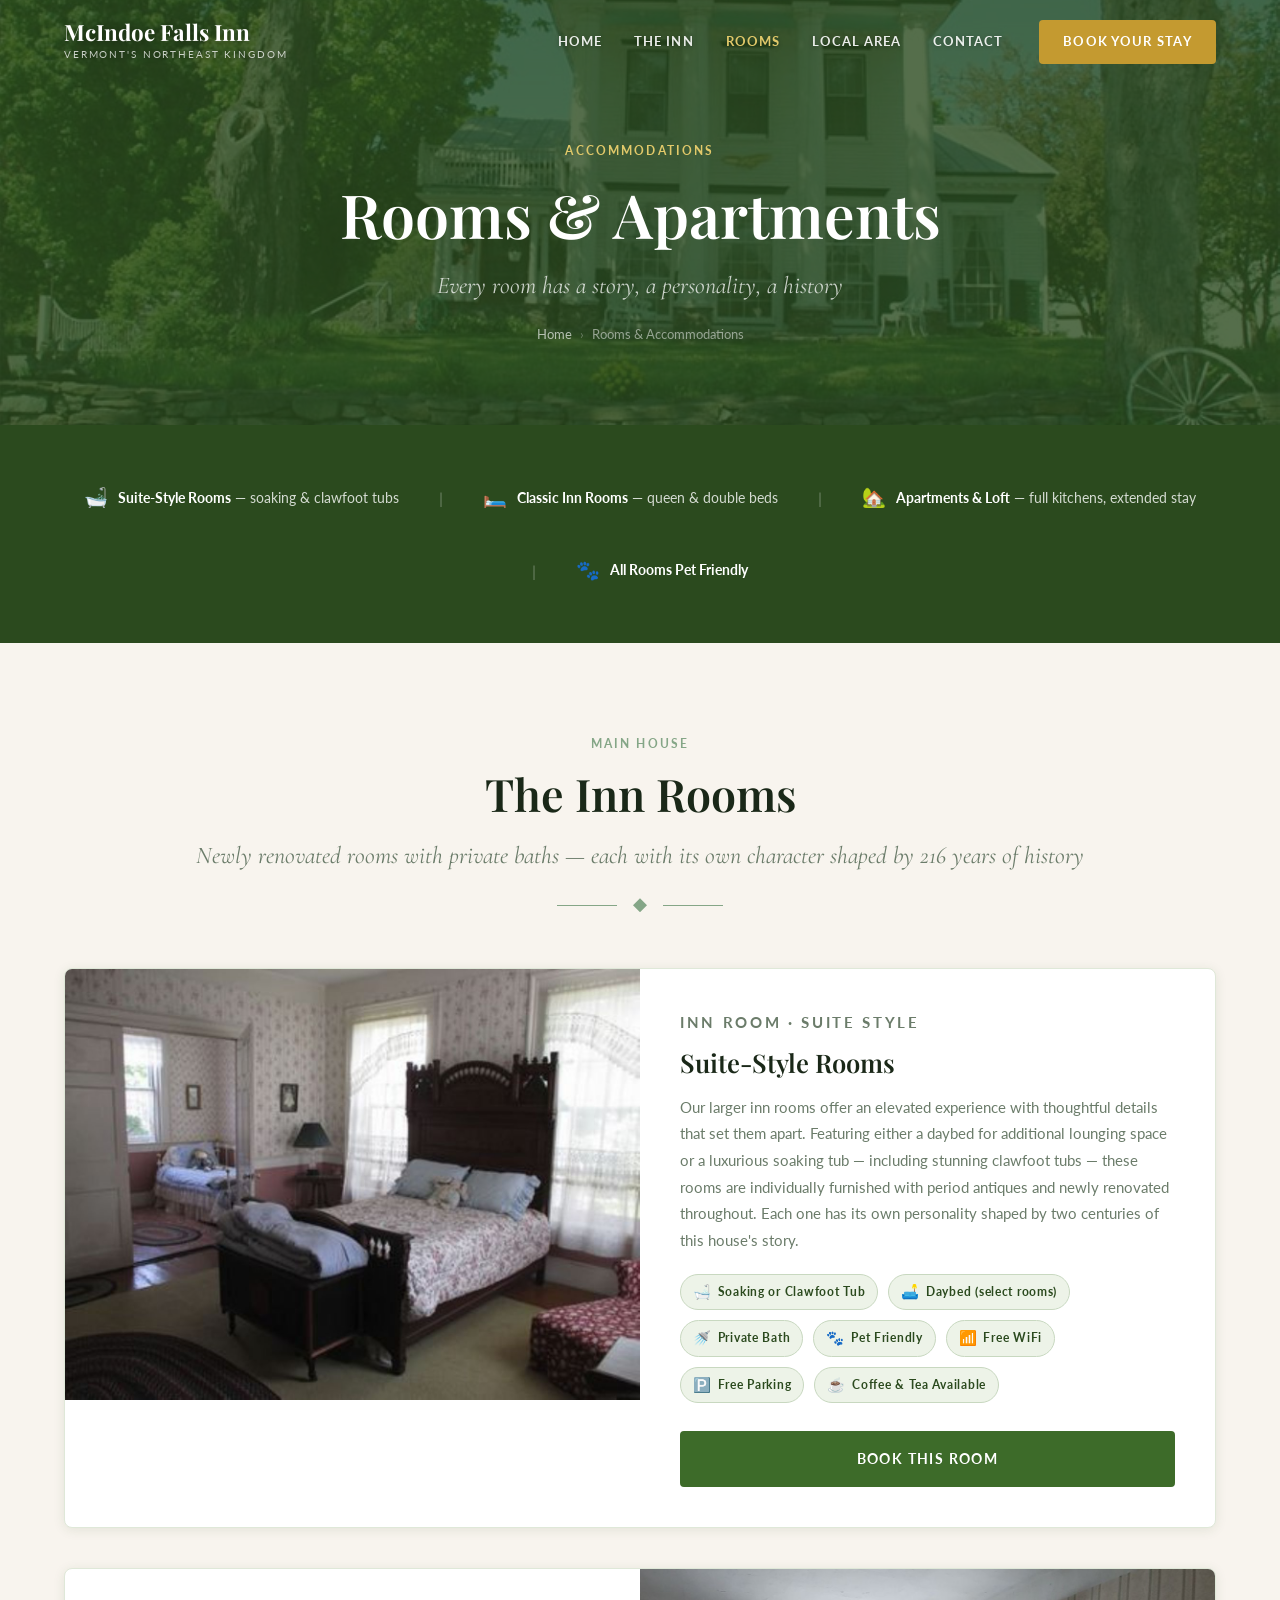
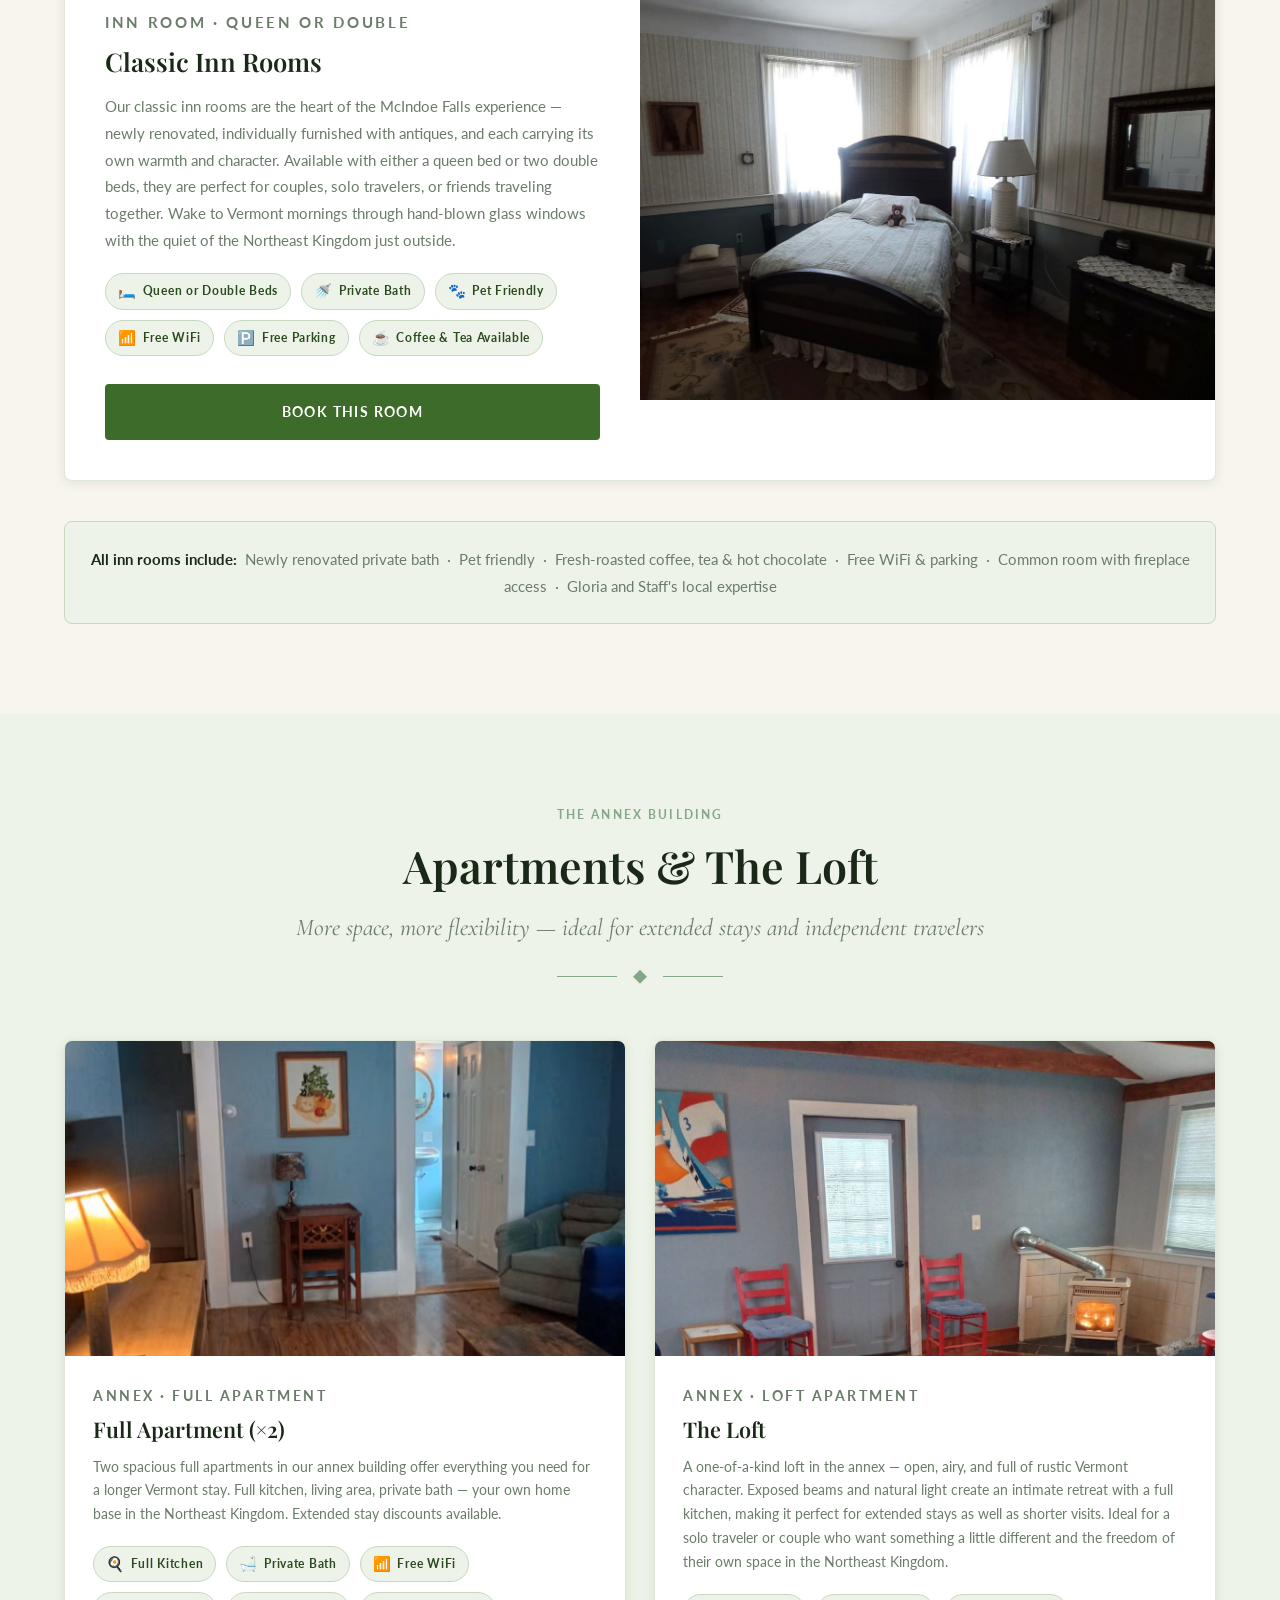
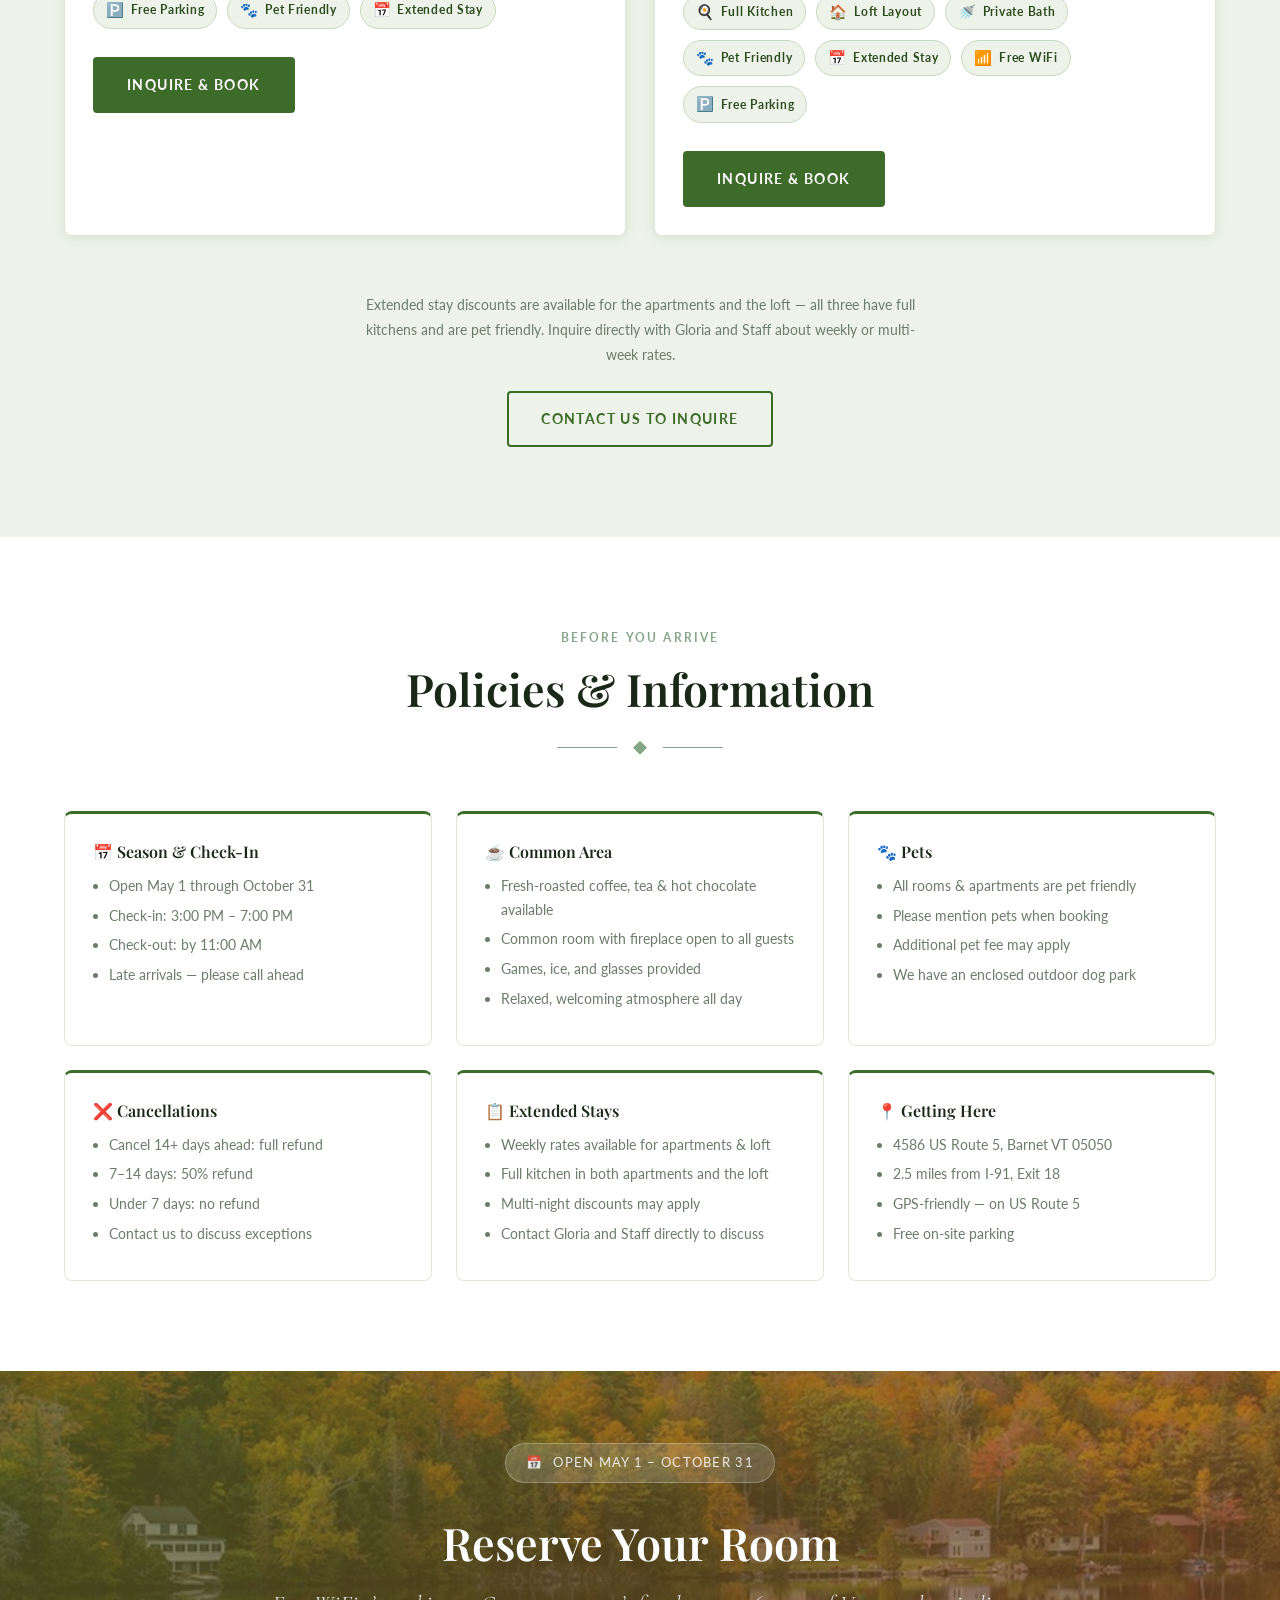
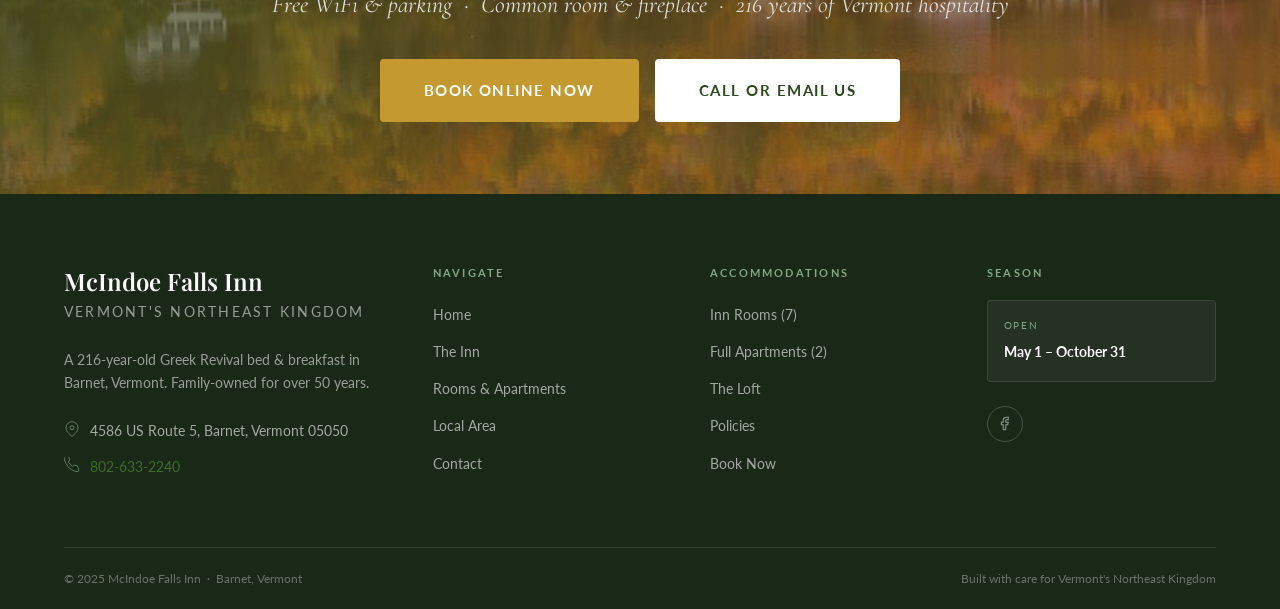
==== commit 8e490596: "Add files via upload" ====
--- a/accommodations.html
+++ b/accommodations.html
@@ -265,7 +265,7 @@
           <p style="font-size:.925rem;color:var(--text-muted);margin:0;">
             <strong style="color:var(--text-dark);">All inn rooms include:</strong>
             &nbsp;Newly renovated private bath &nbsp;·&nbsp; Pet friendly &nbsp;·&nbsp;
-            Coffee, tea &amp; hot cocoa &nbsp;·&nbsp; Free WiFi &amp; parking &nbsp;·&nbsp;
+            Fresh-roasted coffee, tea &amp; hot chocolate &nbsp;·&nbsp; Free WiFi &amp; parking &nbsp;·&nbsp;
             Common room with fireplace access &nbsp;·&nbsp; Gloria and Staff's local expertise
           </p>
         </div>
@@ -367,7 +367,7 @@
           <div class="policy-card fade-up fade-up-delay-1">
             <h4>☕ Common Area</h4>
             <ul>
-              <li>Coffee, tea &amp; hot cocoa always available</li>
+              <li>Fresh-roasted coffee, tea &amp; hot chocolate available</li>
               <li>Common room with fireplace open to all guests</li>
               <li>Games, ice, and glasses provided</li>
               <li>Relaxed, welcoming atmosphere all day</li>
--- a/css/styles.css
+++ b/css/styles.css
@@ -1081,12 +1081,12 @@
   position: absolute;
   inset: 0;
   background: url('../images/vermont-fall.jpg') center / cover no-repeat;
-  opacity: .25;
+  opacity: .55;
 }
 .cta-banner-overlay {
   position: absolute;
   inset: 0;
-  background: linear-gradient(135deg, rgba(43,74,30,.85), rgba(107,26,26,.6));
+  background: linear-gradient(135deg, rgba(43,74,30,.5), rgba(107,26,26,.35));
 }
 .cta-banner-content {
   position: relative;
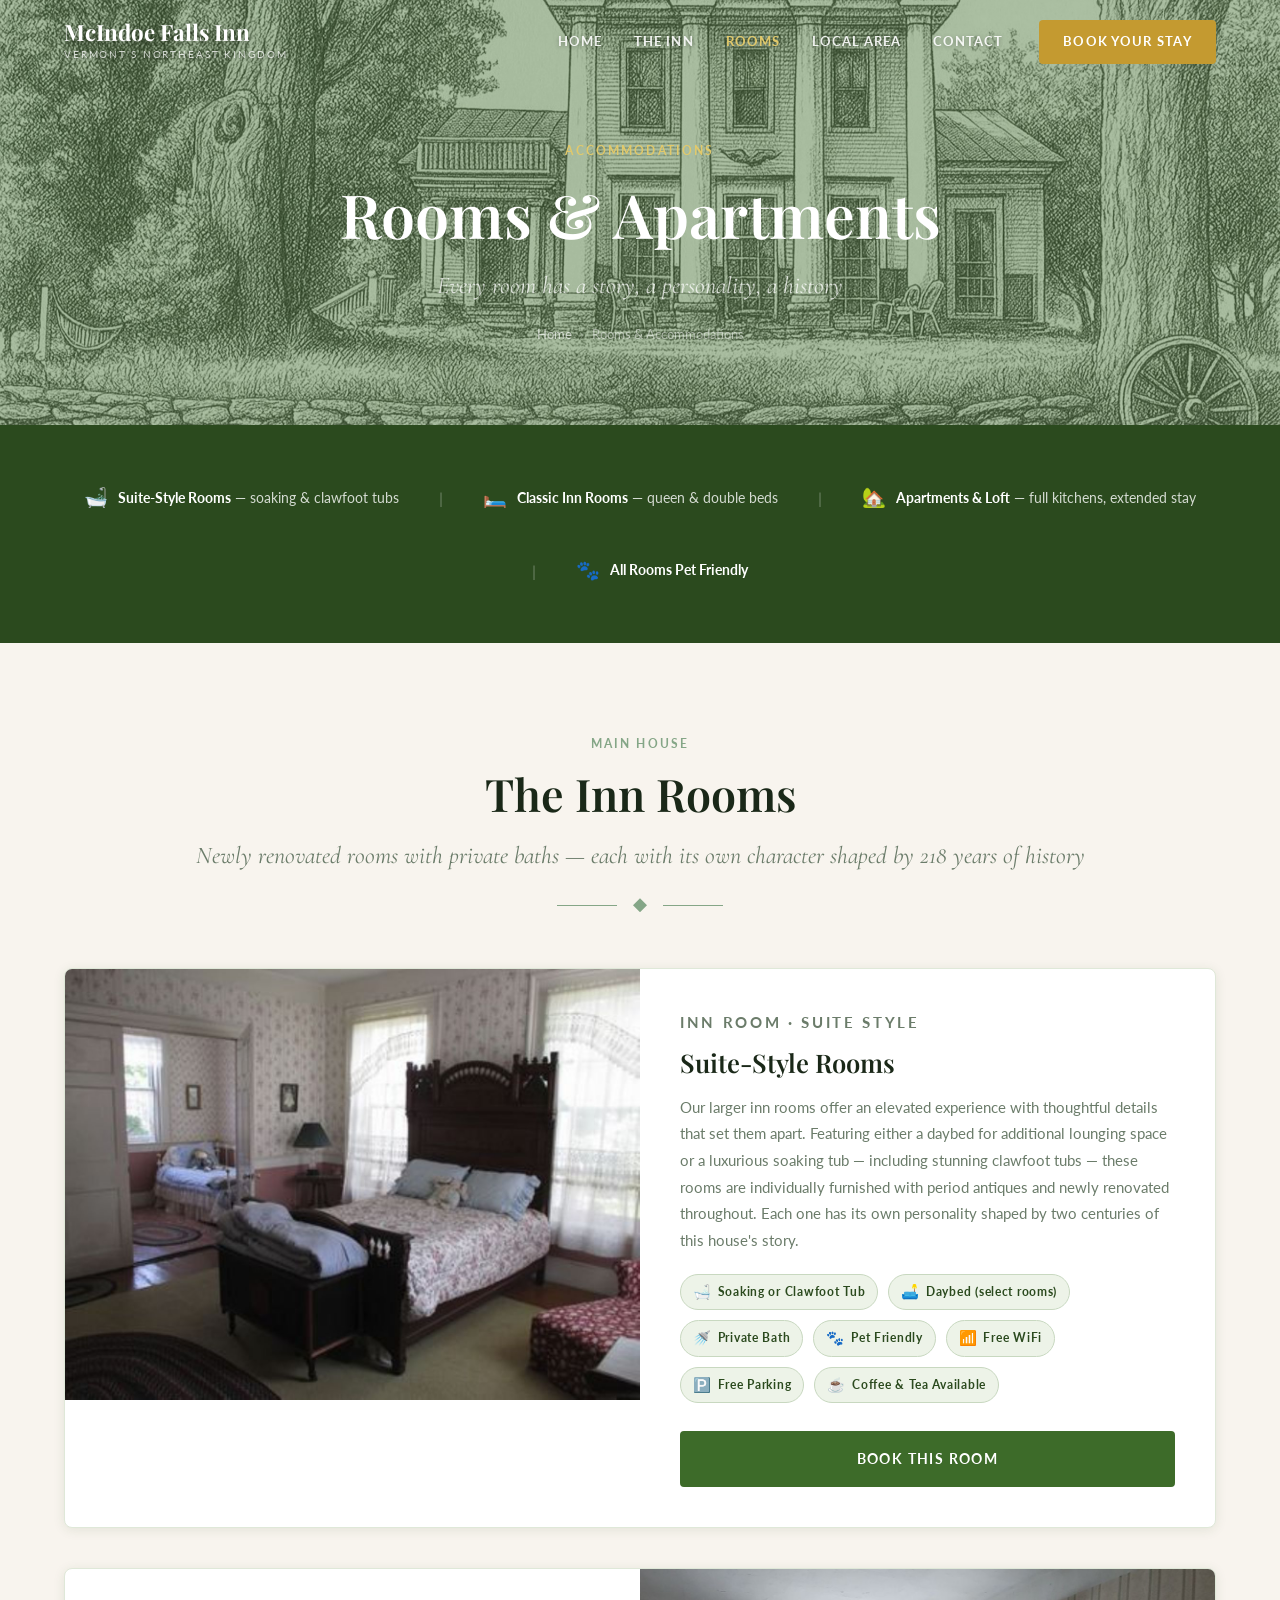
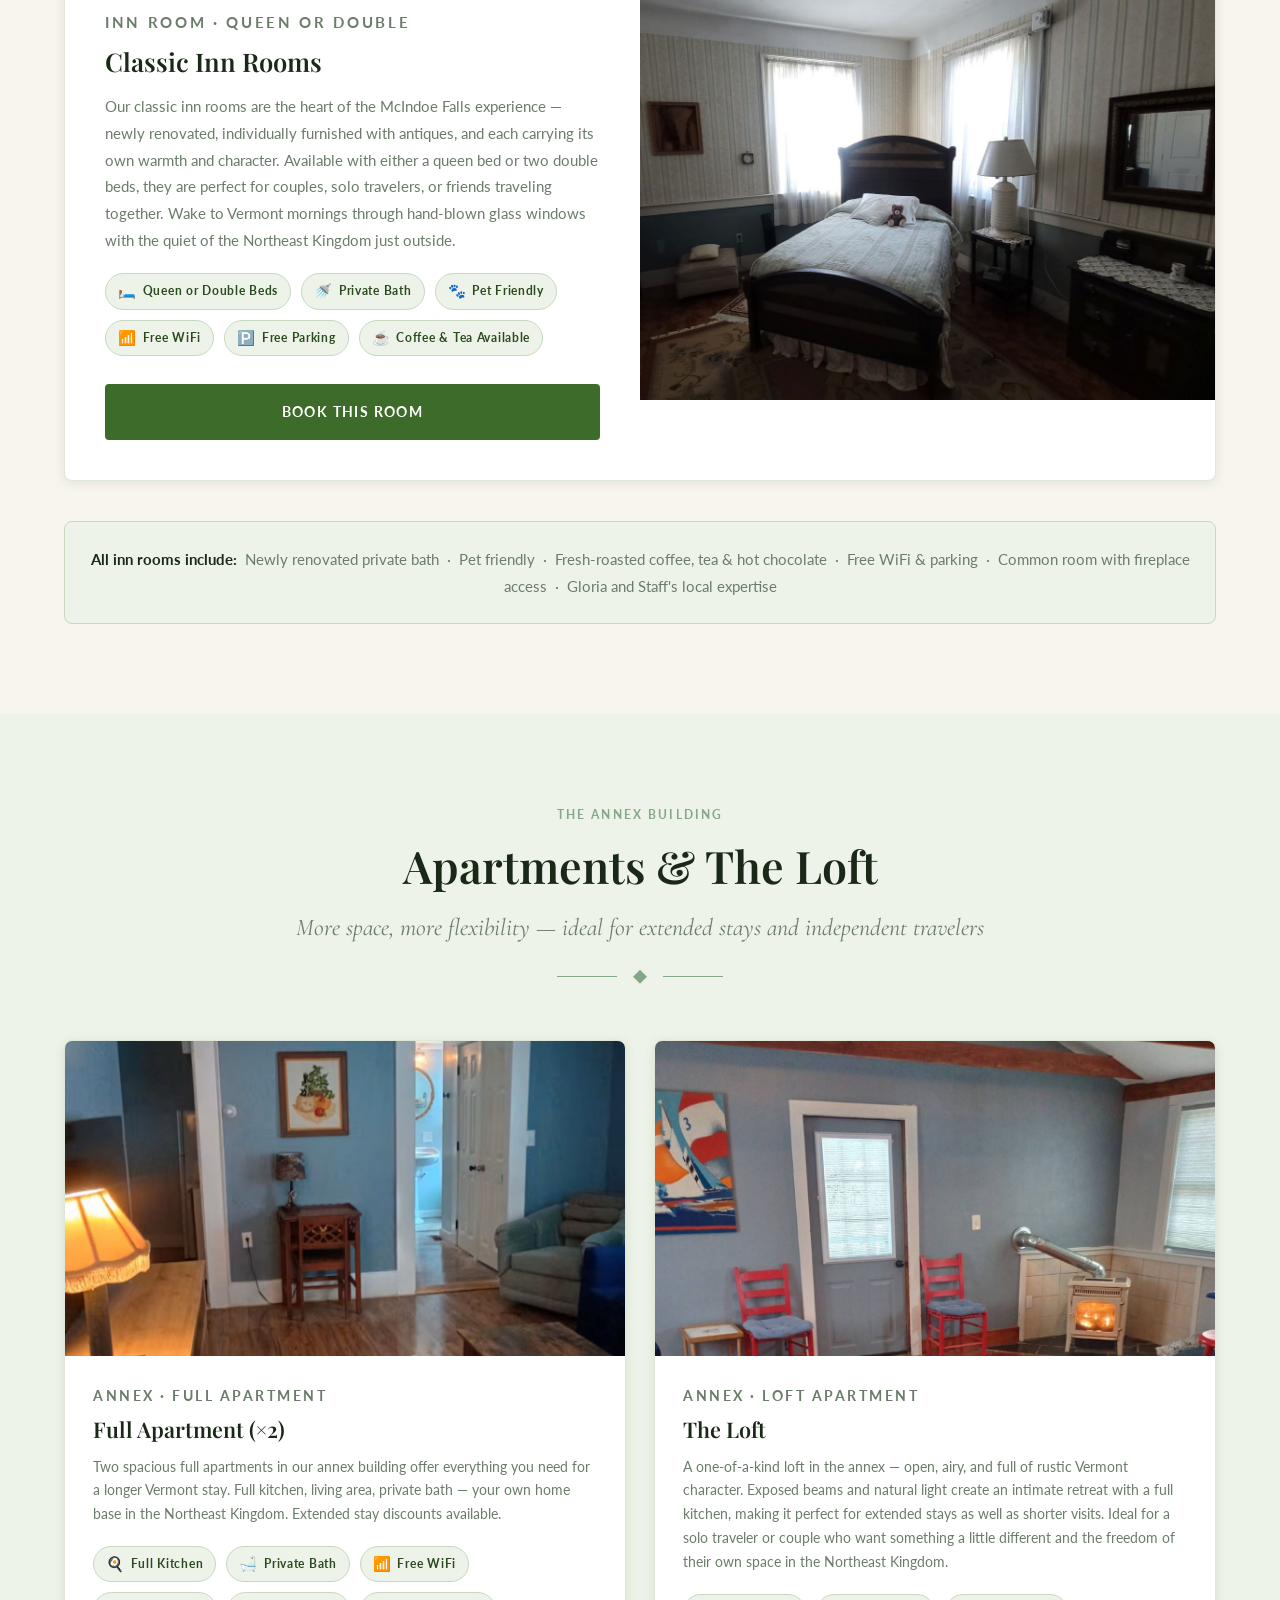
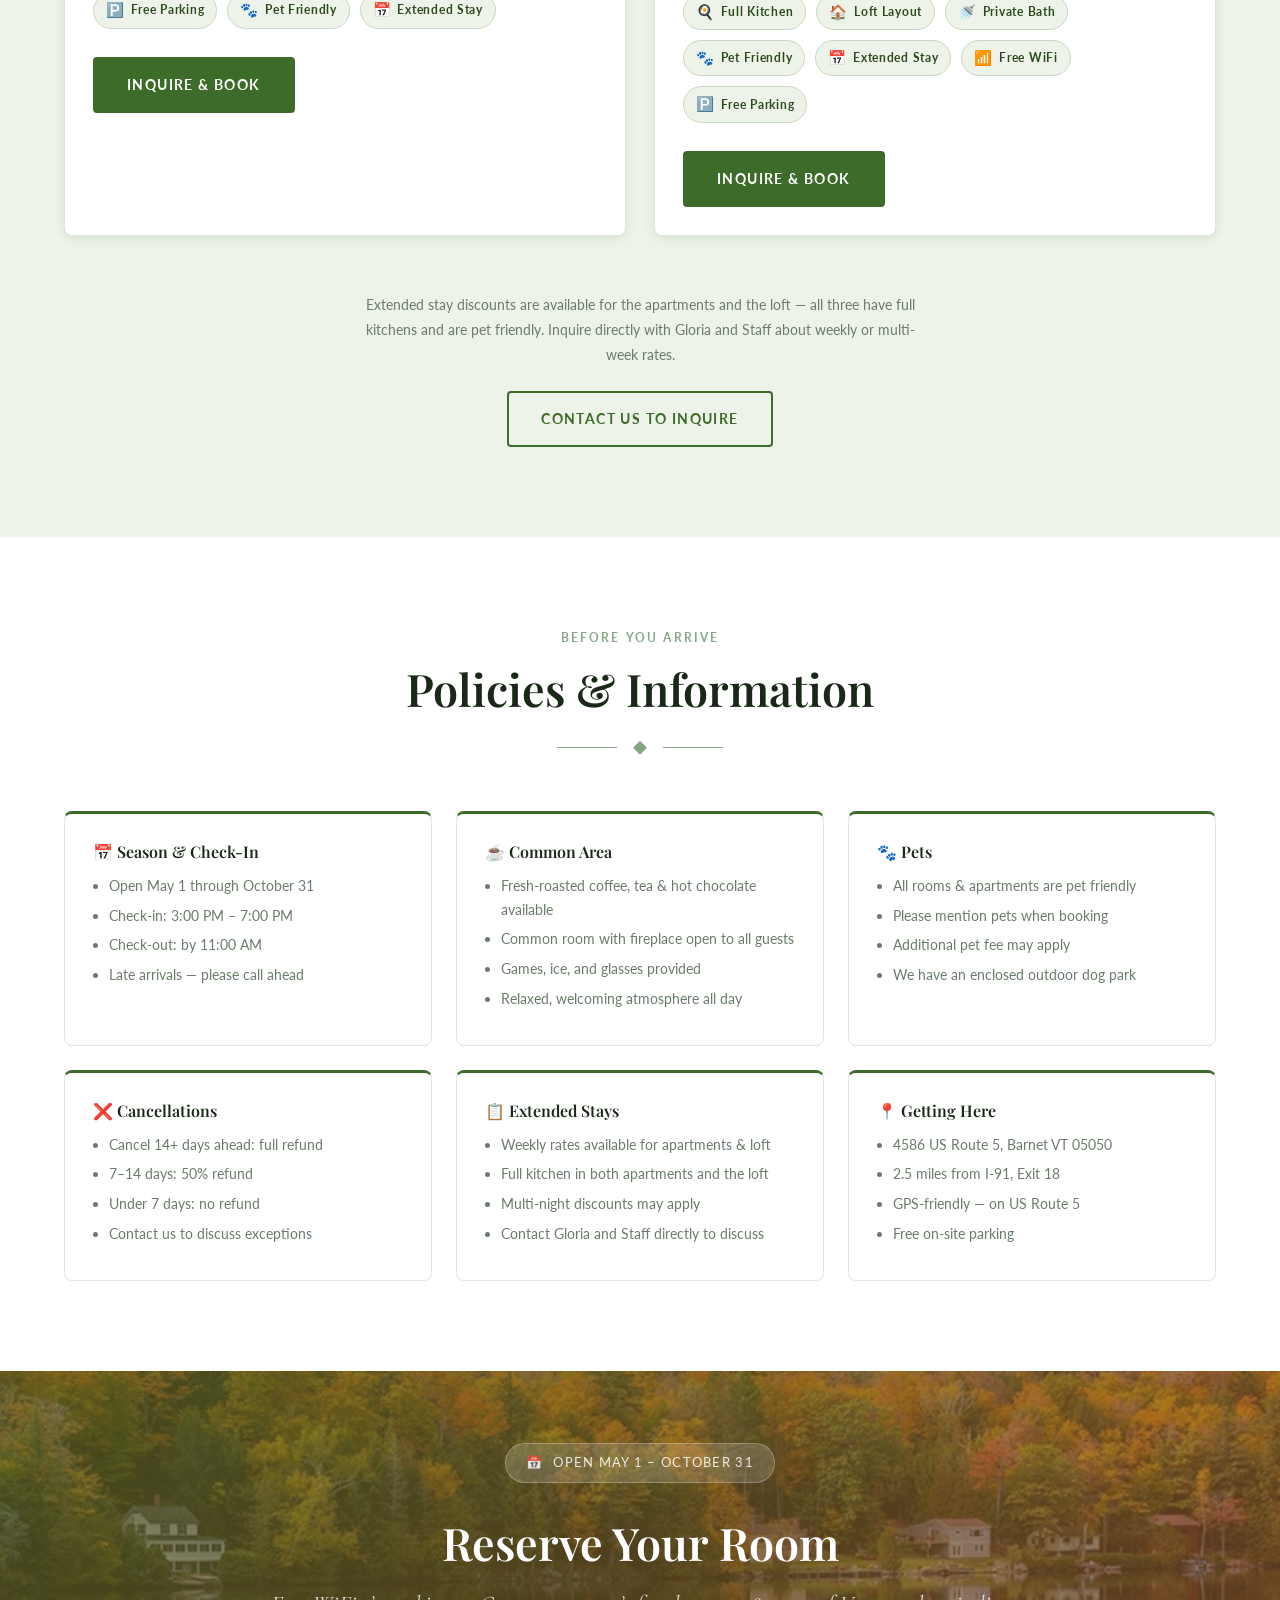
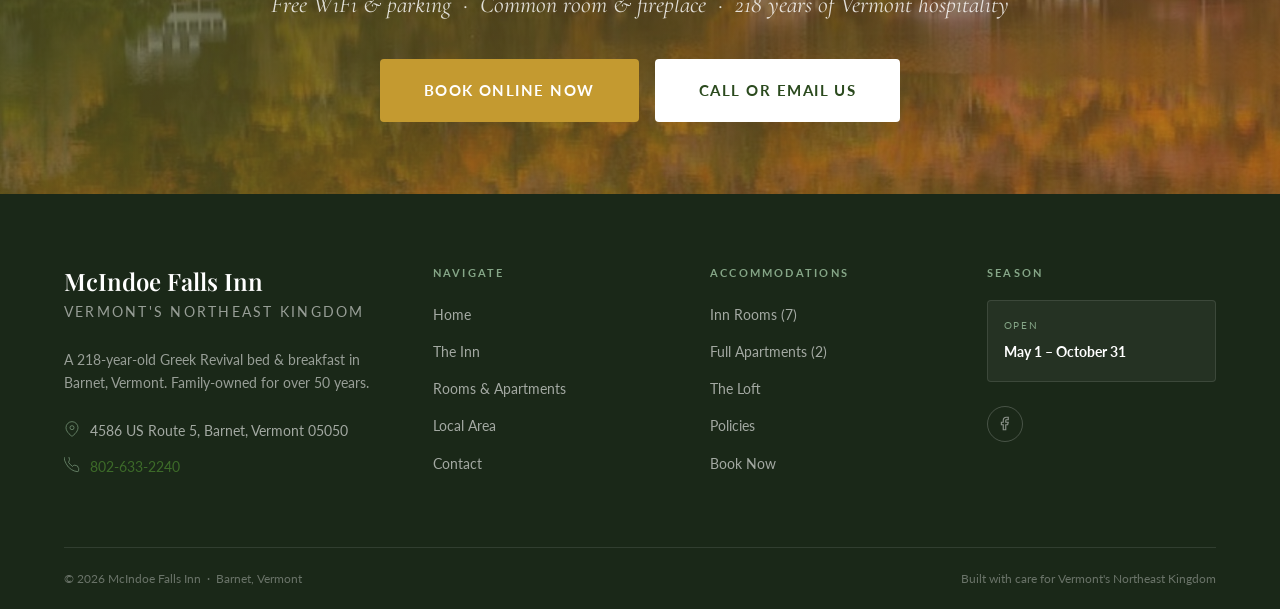
==== commit 8bb9e47d: "Add files via upload fixing mobile version" ====
--- a/accommodations.html
+++ b/accommodations.html
@@ -204,7 +204,7 @@
           <p class="eyebrow fade-up">Main House</p>
           <h2 class="fade-up fade-up-delay-1">The Inn Rooms</h2>
           <p class="tagline fade-up fade-up-delay-2">
-            Newly renovated rooms with private baths — each with its own character shaped by 216 years of history
+            Newly renovated rooms with private baths — each with its own character shaped by 218 years of history
           </p>
           <div class="divider fade-up"><div class="divider-leaf"></div></div>
         </div>
@@ -423,7 +423,7 @@
           </div>
           <h2 class="fade-up fade-up-delay-1">Reserve Your Room</h2>
           <p class="tagline fade-up fade-up-delay-2">
-            Free WiFi &amp; parking &nbsp;·&nbsp; Common room &amp; fireplace &nbsp;·&nbsp; 216 years of Vermont hospitality
+            Free WiFi &amp; parking &nbsp;·&nbsp; Common room &amp; fireplace &nbsp;·&nbsp; 218 years of Vermont hospitality
           </p>
           <div class="cta-buttons fade-up fade-up-delay-2">
             <!-- Replace href with your actual booking platform URL -->
@@ -442,7 +442,7 @@
         <div class="footer-brand">
           <h3>McIndoe Falls Inn</h3>
           <p class="footer-brand-sub">Vermont's Northeast Kingdom</p>
-          <p>A 216-year-old Greek Revival bed &amp; breakfast in Barnet, Vermont. Family-owned for over 50 years.</p>
+          <p>A 218-year-old Greek Revival bed &amp; breakfast in Barnet, Vermont. Family-owned for over 50 years.</p>
           <div class="footer-contact-item">
             <svg viewBox="0 0 24 24" aria-hidden="true"><path d="M21 10c0 7-9 13-9 13s-9-6-9-13a9 9 0 0118 0z"/><circle cx="12" cy="10" r="3"/></svg>
             <span>4586 US Route 5, Barnet, Vermont 05050</span>
@@ -486,7 +486,7 @@
         </div>
       </div>
       <div class="footer-bottom">
-        <span>&copy; 2025 McIndoe Falls Inn &nbsp;·&nbsp; Barnet, Vermont</span>
+        <span>&copy; 2026 McIndoe Falls Inn &nbsp;·&nbsp; Barnet, Vermont</span>
         <span>Built with care for Vermont's Northeast Kingdom</span>
       </div>
     </div>
--- a/css/styles.css
+++ b/css/styles.css
@@ -368,15 +368,16 @@
 }
 .hero-eyebrow {
   font-family: var(--font-sans);
-  font-size: .75rem;
-  letter-spacing: .25em;
+  font-size: .82rem;
+  letter-spacing: .28em;
   text-transform: uppercase;
-  color: var(--gold-light);
+  color: #f0d080;
   margin-bottom: 20px;
   display: flex;
   align-items: center;
   justify-content: center;
   gap: 14px;
+  text-shadow: 0 1px 10px rgba(0,0,0,.8), 0 0 30px rgba(0,0,0,.5);
 }
 .hero-eyebrow::before,
 .hero-eyebrow::after {
@@ -384,7 +385,8 @@
   display: block;
   width: 40px;
   height: 1px;
-  background: var(--gold-light);
+  background: #f0d080;
+  box-shadow: 0 0 6px rgba(240,208,128,.6);
 }
 .hero h1 {
   color: var(--white);
@@ -416,18 +418,20 @@
   flex-direction: column;
   align-items: center;
   gap: 8px;
-  color: rgba(255,255,255,.6);
-  font-size: .7rem;
-  letter-spacing: .15em;
+  color: rgba(255,255,255,.92);
+  font-size: .72rem;
+  letter-spacing: .2em;
   text-transform: uppercase;
+  text-shadow: 0 1px 8px rgba(0,0,0,.9);
   animation: bounce 2s infinite;
 }
 .hero-scroll-arrow {
   width: 20px;
   height: 20px;
-  border-right: 1px solid rgba(255,255,255,.5);
-  border-bottom: 1px solid rgba(255,255,255,.5);
+  border-right: 2px solid rgba(255,255,255,.85);
+  border-bottom: 2px solid rgba(255,255,255,.85);
   transform: rotate(45deg);
+  filter: drop-shadow(0 1px 4px rgba(0,0,0,.8));
 }
 @keyframes bounce {
   0%, 100% { transform: translateX(-50%) translateY(0); }
@@ -1239,7 +1243,7 @@
    ============================================================ */
 .page-hero {
   padding: 140px 0 80px;
-  background: var(--green-deep);
+  background: #4a7535;
   text-align: center;
   position: relative;
   overflow: hidden;
@@ -1251,7 +1255,7 @@
   background-image: url('../images/hero-inn.jpg');
   background-size: cover;
   background-position: center;
-  opacity: .2;
+  opacity: .55;
 }
 .page-hero-content { position: relative; z-index: 1; }
 .page-hero .eyebrow { color: var(--gold-light); margin-bottom: 14px; }
@@ -1377,12 +1381,50 @@
   .grid-4 { grid-template-columns: 1fr 1fr; }
   .footer-grid { grid-template-columns: 1fr; gap: 32px; }
 
-  /* ─── Hero ─── */
+  /* ─── Hero: stacked layout on mobile ─── */
+  .hero {
+    height: auto;
+    flex-direction: column;
+    align-items: stretch;
+    justify-content: flex-start;
+  }
+  .hero-bg {
+    position: relative;
+    inset: auto;
+    flex-shrink: 0;
+    width: 100%;
+    aspect-ratio: 3/2;
+    background-size: cover;
+    background-position: center center;
+    transform: none !important;
+    transition: none;
+  }
+  .hero-overlay {
+    position: absolute;
+    bottom: auto;
+    height: calc(100vw * 0.667);
+  }
+  .hero-content {
+    position: relative;
+    z-index: 3;
+    padding: 32px 20px 52px;
+    background: linear-gradient(rgba(26,40,24,.97), rgba(43,74,30,.95));
+    max-width: 100%;
+    width: 100%;
+    box-sizing: border-box;
+  }
+  .hero-scroll { display: none; }
   .hero-actions { flex-direction: column; align-items: center; }
   .hero-actions .btn { width: 100%; max-width: 300px; }
 
-  /* ─── Welcome & Dining images already hidden from 1024px ─── */
-  .welcome-image-wrap { display: none; }
+  /* ─── Welcome image: show on mobile, full width below text ─── */
+  .welcome-image-wrap { display: block !important; }
+  .welcome-image-main {
+    aspect-ratio: 4/3;
+    width: 100%;
+    border-radius: var(--radius-lg);
+    display: block !important;
+  }
 
   /* ─── Kingdom ─── */
   .kingdom-activities { grid-template-columns: repeat(2, 1fr); }
@@ -1443,7 +1485,7 @@
   .grid-4 { grid-template-columns: 1fr; }
 
   /* ─── Hero ─── */
-  .hero-content { padding: 0 12px; }
+  .hero-content { padding: 28px 12px 44px; }
   .hero-eyebrow { font-size: .65rem; gap: 8px; }
   .hero-eyebrow::before,
   .hero-eyebrow::after { width: 20px; }
